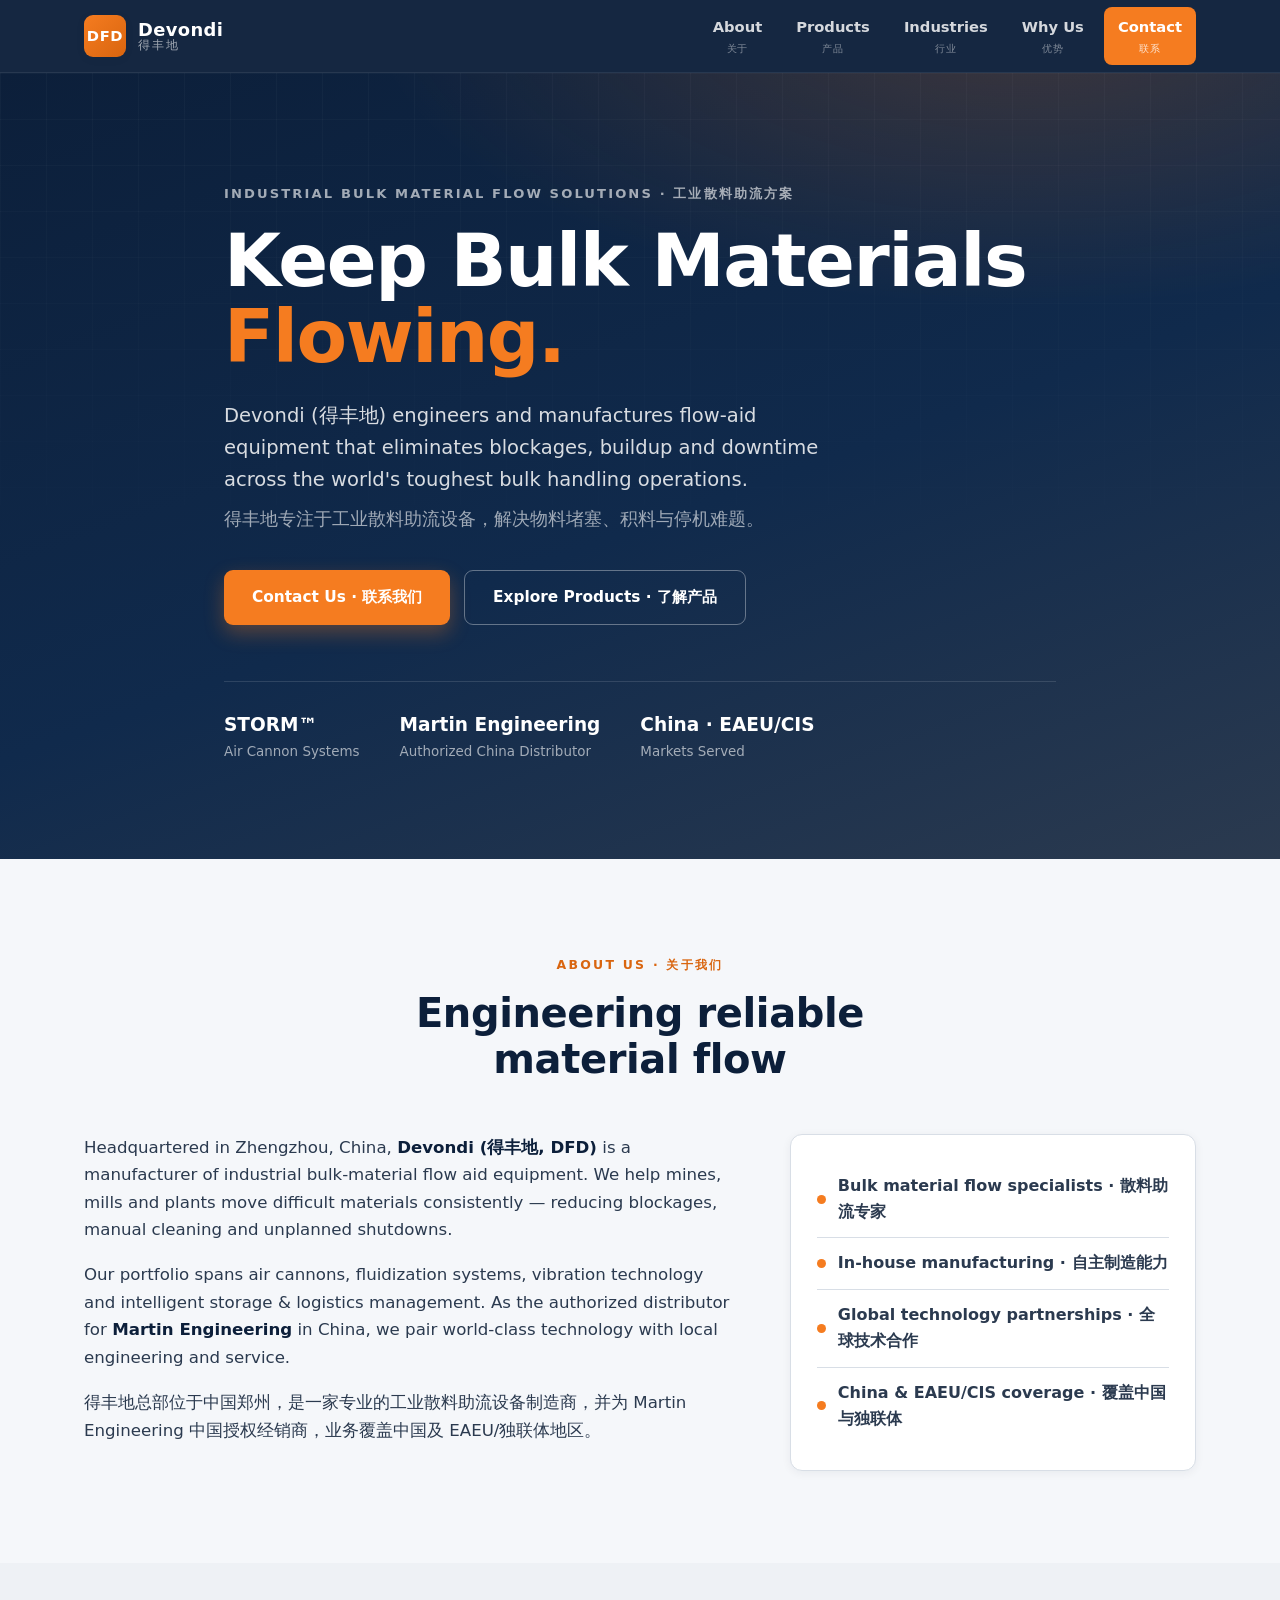
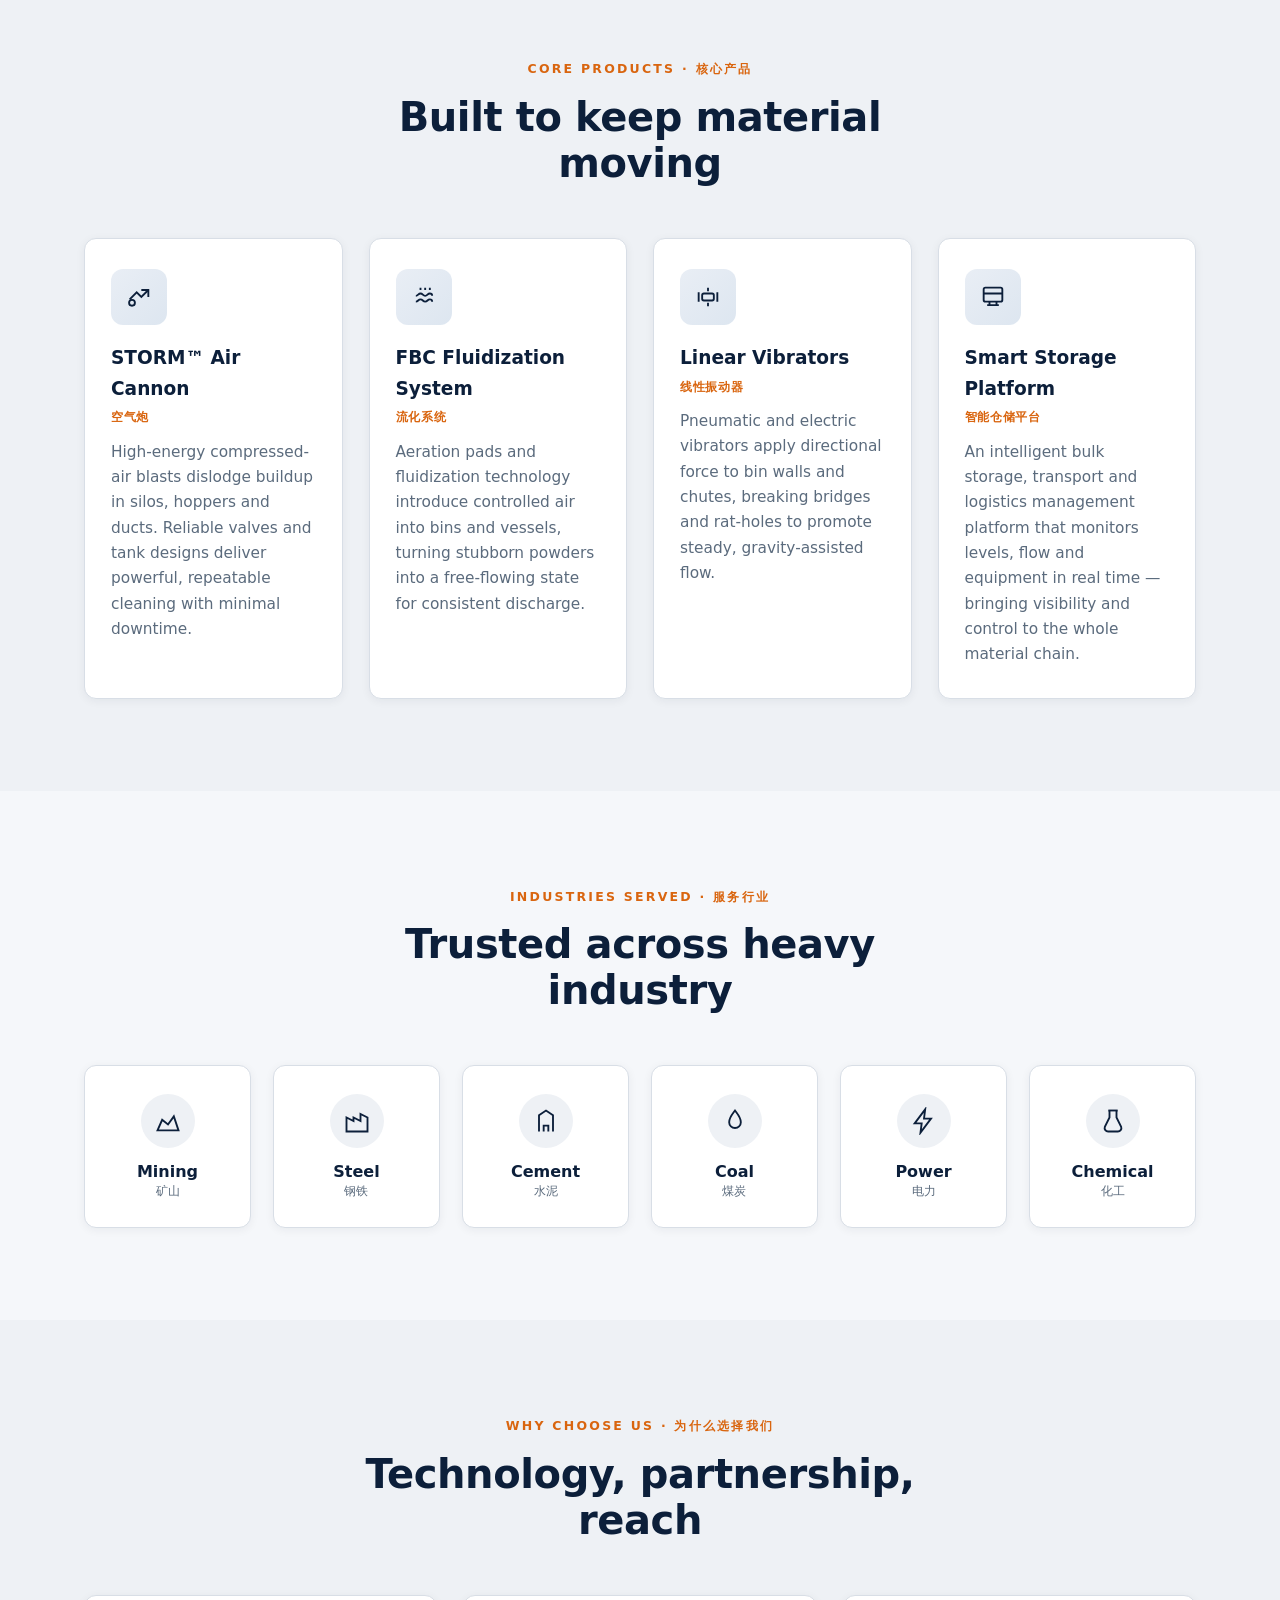
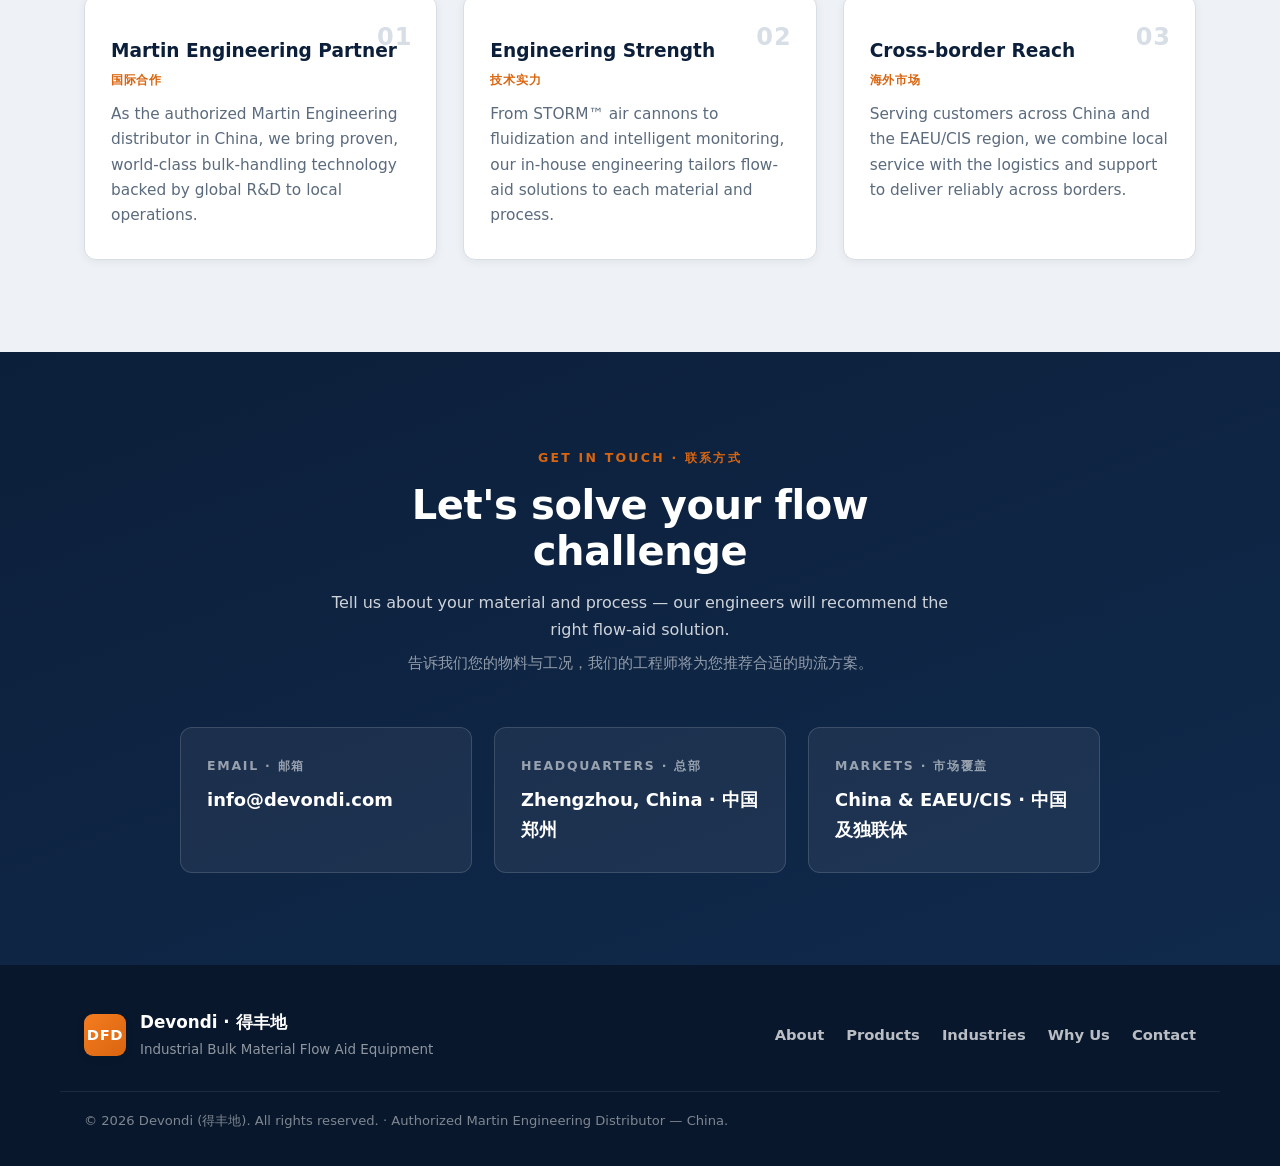
==== index.html @ eed114a2 "Add Devondi single-page company website Create a bilingual (EN-primary, ZH-secondary) industrial one" ====
<!DOCTYPE html>
<html lang="en">
<head>
  <meta charset="UTF-8" />
  <meta name="viewport" content="width=device-width, initial-scale=1.0" />
  <title>Devondi (得丰地) — Industrial Bulk Material Flow Aid Equipment</title>
  <meta
    name="description"
    content="Devondi (DFD / 得丰地) manufactures industrial bulk material flow aid equipment — STORM air cannons, FBC fluidization systems, linear vibrators and smart bulk storage & logistics platforms. Authorized Martin Engineering distributor in China and the EAEU/CIS region."
  />
  <link rel="preconnect" href="https://fonts.googleapis.com" />
  <link rel="stylesheet" href="styles.css" />
</head>
<body>
  <!-- ============ HEADER / NAV ============ -->
  <header class="site-header" id="top">
    <div class="container header-inner">
      <a href="#top" class="logo" aria-label="Devondi home">
        <span class="logo-mark" aria-hidden="true">DFD</span>
        <span class="logo-text">
          <strong>Devondi</strong>
          <em>得丰地</em>
        </span>
      </a>

      <nav class="main-nav" id="main-nav" aria-label="Primary">
        <a href="#about">About<span class="nav-cn">关于</span></a>
        <a href="#products">Products<span class="nav-cn">产品</span></a>
        <a href="#industries">Industries<span class="nav-cn">行业</span></a>
        <a href="#why">Why Us<span class="nav-cn">优势</span></a>
        <a href="#contact" class="nav-cta">Contact<span class="nav-cn">联系</span></a>
      </nav>

      <button class="nav-toggle" id="nav-toggle" aria-label="Toggle navigation" aria-expanded="false" aria-controls="main-nav">
        <span></span><span></span><span></span>
      </button>
    </div>
  </header>

  <main>
    <!-- ============ HERO ============ -->
    <section class="hero" id="hero">
      <div class="container hero-inner">
        <p class="hero-eyebrow">Industrial Bulk Material Flow Solutions · 工业散料助流方案</p>
        <h1 class="hero-title">
          Keep Bulk Materials<br /><span class="accent">Flowing.</span>
        </h1>
        <p class="hero-lead">
          Devondi (得丰地) engineers and manufactures flow-aid equipment that
          eliminates blockages, buildup and downtime across the world's
          toughest bulk handling operations.
          <span class="lead-cn">得丰地专注于工业散料助流设备，解决物料堵塞、积料与停机难题。</span>
        </p>
        <div class="hero-actions">
          <a href="#contact" class="btn btn-primary">Contact Us · 联系我们</a>
          <a href="#products" class="btn btn-ghost">Explore Products · 了解产品</a>
        </div>
        <ul class="hero-stats">
          <li><strong>STORM™</strong><span>Air Cannon Systems</span></li>
          <li><strong>Martin Engineering</strong><span>Authorized China Distributor</span></li>
          <li><strong>China · EAEU/CIS</strong><span>Markets Served</span></li>
        </ul>
      </div>
    </section>

    <!-- ============ ABOUT ============ -->
    <section class="section" id="about">
      <div class="container">
        <div class="section-head">
          <span class="kicker">About Us · 关于我们</span>
          <h2>Engineering reliable material flow</h2>
        </div>
        <div class="about-grid">
          <div class="about-text">
            <p>
              Headquartered in Zhengzhou, China, <strong>Devondi (得丰地, DFD)</strong>
              is a manufacturer of industrial bulk-material flow aid equipment.
              We help mines, mills and plants move difficult materials
              consistently — reducing blockages, manual cleaning and unplanned
              shutdowns.
            </p>
            <p>
              Our portfolio spans air cannons, fluidization systems, vibration
              technology and intelligent storage &amp; logistics management. As the
              authorized distributor for <strong>Martin Engineering</strong> in China,
              we pair world-class technology with local engineering and service.
            </p>
            <p class="about-cn">
              得丰地总部位于中国郑州，是一家专业的工业散料助流设备制造商，并为
              Martin Engineering 中国授权经销商，业务覆盖中国及 EAEU/独联体地区。
            </p>
          </div>
          <ul class="about-points">
            <li><span class="dot"></span>Bulk material flow specialists · 散料助流专家</li>
            <li><span class="dot"></span>In-house manufacturing · 自主制造能力</li>
            <li><span class="dot"></span>Global technology partnerships · 全球技术合作</li>
            <li><span class="dot"></span>China &amp; EAEU/CIS coverage · 覆盖中国与独联体</li>
          </ul>
        </div>
      </div>
    </section>

    <!-- ============ PRODUCTS ============ -->
    <section class="section section-alt" id="products">
      <div class="container">
        <div class="section-head">
          <span class="kicker">Core Products · 核心产品</span>
          <h2>Built to keep material moving</h2>
        </div>
        <div class="card-grid products-grid">
          <article class="card product-card">
            <div class="card-icon" aria-hidden="true">
              <svg viewBox="0 0 24 24" fill="none" stroke="currentColor" stroke-width="1.6"><path d="M4 14l6-6 4 4 6-6"/><path d="M14 6h6v6"/><circle cx="6" cy="17" r="2.5"/></svg>
            </div>
            <h3>STORM™ Air Cannon<span class="card-cn">空气炮</span></h3>
            <p>
              High-energy compressed-air blasts dislodge buildup in silos,
              hoppers and ducts. Reliable valves and tank designs deliver powerful,
              repeatable cleaning with minimal downtime.
            </p>
          </article>

          <article class="card product-card">
            <div class="card-icon" aria-hidden="true">
              <svg viewBox="0 0 24 24" fill="none" stroke="currentColor" stroke-width="1.6"><path d="M5 16c2 0 2-2 4-2s2 2 4 2 2-2 4-2 2 2 2 2"/><path d="M5 11c2 0 2-2 4-2s2 2 4 2 2-2 4-2 2 2 2 2"/><path d="M9 6V4M13 6V4M17 6V4"/></svg>
            </div>
            <h3>FBC Fluidization System<span class="card-cn">流化系统</span></h3>
            <p>
              Aeration pads and fluidization technology introduce controlled air
              into bins and vessels, turning stubborn powders into a free-flowing
              state for consistent discharge.
            </p>
          </article>

          <article class="card product-card">
            <div class="card-icon" aria-hidden="true">
              <svg viewBox="0 0 24 24" fill="none" stroke="currentColor" stroke-width="1.6"><rect x="7" y="9" width="10" height="6" rx="1.5"/><path d="M4 8v8M20 8v8M12 4v3M12 17v3"/></svg>
            </div>
            <h3>Linear Vibrators<span class="card-cn">线性振动器</span></h3>
            <p>
              Pneumatic and electric vibrators apply directional force to bin
              walls and chutes, breaking bridges and rat-holes to promote steady,
              gravity-assisted flow.
            </p>
          </article>

          <article class="card product-card">
            <div class="card-icon" aria-hidden="true">
              <svg viewBox="0 0 24 24" fill="none" stroke="currentColor" stroke-width="1.6"><rect x="4" y="4" width="16" height="12" rx="1.5"/><path d="M4 9h16M9 16v3M15 16v3M7 19h10"/></svg>
            </div>
            <h3>Smart Storage Platform<span class="card-cn">智能仓储平台</span></h3>
            <p>
              An intelligent bulk storage, transport and logistics management
              platform that monitors levels, flow and equipment in real time —
              bringing visibility and control to the whole material chain.
            </p>
          </article>
        </div>
      </div>
    </section>

    <!-- ============ INDUSTRIES ============ -->
    <section class="section" id="industries">
      <div class="container">
        <div class="section-head">
          <span class="kicker">Industries Served · 服务行业</span>
          <h2>Trusted across heavy industry</h2>
        </div>
        <ul class="industry-grid">
          <li class="industry">
            <span class="industry-icon" aria-hidden="true">
              <svg viewBox="0 0 24 24" fill="none" stroke="currentColor" stroke-width="1.6"><path d="M3 20l4-9 5 4 5-7 4 12z"/></svg>
            </span>
            <span class="industry-name">Mining<em>矿山</em></span>
          </li>
          <li class="industry">
            <span class="industry-icon" aria-hidden="true">
              <svg viewBox="0 0 24 24" fill="none" stroke="currentColor" stroke-width="1.6"><path d="M3 21V9l6 3V9l6 3V6l6 3v12z"/></svg>
            </span>
            <span class="industry-name">Steel<em>钢铁</em></span>
          </li>
          <li class="industry">
            <span class="industry-icon" aria-hidden="true">
              <svg viewBox="0 0 24 24" fill="none" stroke="currentColor" stroke-width="1.6"><path d="M6 21V7l6-4 6 4v14"/><path d="M10 21v-5h4v5"/></svg>
            </span>
            <span class="industry-name">Cement<em>水泥</em></span>
          </li>
          <li class="industry">
            <span class="industry-icon" aria-hidden="true">
              <svg viewBox="0 0 24 24" fill="none" stroke="currentColor" stroke-width="1.6"><path d="M12 3C9 7 7 9 7 13a5 5 0 0010 0c0-4-2-6-5-10z"/></svg>
            </span>
            <span class="industry-name">Coal<em>煤炭</em></span>
          </li>
          <li class="industry">
            <span class="industry-icon" aria-hidden="true">
              <svg viewBox="0 0 24 24" fill="none" stroke="currentColor" stroke-width="1.6"><path d="M13 2L4 14h6l-1 8 9-12h-6z"/></svg>
            </span>
            <span class="industry-name">Power<em>电力</em></span>
          </li>
          <li class="industry">
            <span class="industry-icon" aria-hidden="true">
              <svg viewBox="0 0 24 24" fill="none" stroke="currentColor" stroke-width="1.6"><path d="M9 3v6l-4 8a3 3 0 003 4h8a3 3 0 003-4l-4-8V3"/><path d="M8 3h8"/></svg>
            </span>
            <span class="industry-name">Chemical<em>化工</em></span>
          </li>
        </ul>
      </div>
    </section>

    <!-- ============ WHY US ============ -->
    <section class="section section-alt" id="why">
      <div class="container">
        <div class="section-head">
          <span class="kicker">Why Choose Us · 为什么选择我们</span>
          <h2>Technology, partnership, reach</h2>
        </div>
        <div class="card-grid why-grid">
          <article class="card why-card">
            <span class="why-num">01</span>
            <h3>Martin Engineering Partner<span class="card-cn">国际合作</span></h3>
            <p>
              As the authorized Martin Engineering distributor in China, we bring
              proven, world-class bulk-handling technology backed by global R&amp;D
              to local operations.
            </p>
          </article>
          <article class="card why-card">
            <span class="why-num">02</span>
            <h3>Engineering Strength<span class="card-cn">技术实力</span></h3>
            <p>
              From STORM™ air cannons to fluidization and intelligent monitoring,
              our in-house engineering tailors flow-aid solutions to each material
              and process.
            </p>
          </article>
          <article class="card why-card">
            <span class="why-num">03</span>
            <h3>Cross-border Reach<span class="card-cn">海外市场</span></h3>
            <p>
              Serving customers across China and the EAEU/CIS region, we combine
              local service with the logistics and support to deliver reliably
              across borders.
            </p>
          </article>
        </div>
      </div>
    </section>

    <!-- ============ CONTACT ============ -->
    <section class="section contact" id="contact">
      <div class="container contact-inner">
        <div class="section-head">
          <span class="kicker">Get in Touch · 联系方式</span>
          <h2>Let's solve your flow challenge</h2>
          <p class="contact-lead">
            Tell us about your material and process — our engineers will recommend
            the right flow-aid solution.
            <span class="lead-cn">告诉我们您的物料与工况，我们的工程师将为您推荐合适的助流方案。</span>
          </p>
        </div>
        <div class="contact-cards">
          <a class="contact-card" href="mailto:info@devondi.com">
            <span class="contact-label">Email · 邮箱</span>
            <span class="contact-value">info@devondi.com</span>
          </a>
          <div class="contact-card">
            <span class="contact-label">Headquarters · 总部</span>
            <span class="contact-value">Zhengzhou, China · 中国郑州</span>
          </div>
          <div class="contact-card">
            <span class="contact-label">Markets · 市场覆盖</span>
            <span class="contact-value">China &amp; EAEU/CIS · 中国及独联体</span>
          </div>
        </div>
      </div>
    </section>
  </main>

  <!-- ============ FOOTER ============ -->
  <footer class="site-footer">
    <div class="container footer-inner">
      <div class="footer-brand">
        <span class="logo-mark" aria-hidden="true">DFD</span>
        <div>
          <strong>Devondi · 得丰地</strong>
          <p>Industrial Bulk Material Flow Aid Equipment</p>
        </div>
      </div>
      <nav class="footer-nav" aria-label="Footer">
        <a href="#about">About</a>
        <a href="#products">Products</a>
        <a href="#industries">Industries</a>
        <a href="#why">Why Us</a>
        <a href="#contact">Contact</a>
      </nav>
    </div>
    <div class="container footer-bottom">
      <p>&copy; <span id="year"></span> Devondi (得丰地). All rights reserved. · Authorized Martin Engineering Distributor — China.</p>
    </div>
  </footer>

  <script src="script.js"></script>
</body>
</html>
---- styles.css ----
/* ============================================================
   Devondi (得丰地) — Single-page website styles
   Industrial · professional · restrained
   Palette: deep navy / steel gray with orange accent
   ============================================================ */

:root {
  --navy: #0c1f3a;
  --navy-2: #102a4c;
  --steel: #2b3a4f;
  --steel-light: #5b6b7d;
  --bg: #f5f7fa;
  --bg-alt: #eef1f5;
  --white: #ffffff;
  --ink: #16202e;
  --muted: #5b6b7d;
  --line: #d8dee6;
  --accent: #f57c20;
  --accent-dark: #d9650f;

  --maxw: 1160px;
  --radius: 12px;
  --shadow-sm: 0 2px 10px rgba(12, 31, 58, 0.06);
  --shadow-md: 0 14px 34px rgba(12, 31, 58, 0.14);
  --t: 0.25s ease;
  --font: "Segoe UI", "Helvetica Neue", system-ui, -apple-system,
    "PingFang SC", "Microsoft YaHei", sans-serif;
}

* { box-sizing: border-box; }

html { scroll-behavior: smooth; }

body {
  margin: 0;
  font-family: var(--font);
  color: var(--ink);
  background: var(--bg);
  line-height: 1.65;
  -webkit-font-smoothing: antialiased;
}

img, svg { max-width: 100%; display: block; }

a { color: inherit; text-decoration: none; }

.container {
  width: 100%;
  max-width: var(--maxw);
  margin: 0 auto;
  padding: 0 24px;
}

/* ---------- Section scaffolding ---------- */
.section { padding: 92px 0; }
.section-alt { background: var(--bg-alt); }

.section-head {
  max-width: 640px;
  margin: 0 auto 52px;
  text-align: center;
}

.kicker {
  display: inline-block;
  font-size: 0.78rem;
  letter-spacing: 0.18em;
  text-transform: uppercase;
  font-weight: 700;
  color: var(--accent-dark);
  margin-bottom: 14px;
}

.section-head h2 {
  font-size: clamp(1.7rem, 3.4vw, 2.5rem);
  line-height: 1.15;
  margin: 0;
  color: var(--navy);
  letter-spacing: -0.01em;
}

/* ============ HEADER / NAV ============ */
.site-header {
  position: sticky;
  top: 0;
  z-index: 50;
  background: rgba(12, 31, 58, 0.96);
  backdrop-filter: blur(8px);
  border-bottom: 1px solid rgba(255, 255, 255, 0.08);
}

.header-inner {
  display: flex;
  align-items: center;
  justify-content: space-between;
  height: 72px;
}

.logo { display: flex; align-items: center; gap: 12px; color: var(--white); }

.logo-mark {
  display: grid;
  place-items: center;
  width: 42px;
  height: 42px;
  border-radius: 9px;
  background: linear-gradient(135deg, var(--accent), var(--accent-dark));
  color: var(--white);
  font-weight: 800;
  font-size: 0.92rem;
  letter-spacing: 0.04em;
  box-shadow: var(--shadow-sm);
}

.logo-text { display: flex; flex-direction: column; line-height: 1.1; }
.logo-text strong { font-size: 1.12rem; letter-spacing: 0.02em; }
.logo-text em {
  font-style: normal;
  font-size: 0.74rem;
  color: rgba(255, 255, 255, 0.6);
  letter-spacing: 0.18em;
}

.main-nav { display: flex; align-items: center; gap: 6px; }

.main-nav a {
  position: relative;
  display: flex;
  flex-direction: column;
  align-items: center;
  padding: 8px 14px;
  font-size: 0.92rem;
  font-weight: 600;
  color: rgba(255, 255, 255, 0.82);
  border-radius: 8px;
  transition: color var(--t), background var(--t);
}
.main-nav a .nav-cn {
  font-size: 0.64rem;
  font-weight: 500;
  color: rgba(255, 255, 255, 0.45);
  letter-spacing: 0.08em;
}
.main-nav a:hover { color: var(--white); background: rgba(255, 255, 255, 0.08); }

.main-nav .nav-cta {
  background: var(--accent);
  color: var(--white);
}
.main-nav .nav-cta .nav-cn { color: rgba(255, 255, 255, 0.8); }
.main-nav .nav-cta:hover { background: var(--accent-dark); }

.nav-toggle {
  display: none;
  flex-direction: column;
  justify-content: center;
  gap: 5px;
  width: 44px;
  height: 44px;
  padding: 0 10px;
  background: transparent;
  border: 1px solid rgba(255, 255, 255, 0.2);
  border-radius: 8px;
  cursor: pointer;
}
.nav-toggle span {
  display: block;
  height: 2px;
  width: 100%;
  background: var(--white);
  transition: transform var(--t), opacity var(--t);
}
.nav-toggle[aria-expanded="true"] span:nth-child(1) { transform: translateY(7px) rotate(45deg); }
.nav-toggle[aria-expanded="true"] span:nth-child(2) { opacity: 0; }
.nav-toggle[aria-expanded="true"] span:nth-child(3) { transform: translateY(-7px) rotate(-45deg); }

/* ============ BUTTONS ============ */
.btn {
  display: inline-flex;
  align-items: center;
  justify-content: center;
  padding: 14px 28px;
  font-size: 0.96rem;
  font-weight: 700;
  border-radius: 9px;
  cursor: pointer;
  transition: transform var(--t), box-shadow var(--t), background var(--t), color var(--t);
  will-change: transform;
}
.btn-primary {
  background: var(--accent);
  color: var(--white);
  box-shadow: 0 8px 20px rgba(245, 124, 32, 0.32);
}
.btn-primary:hover { background: var(--accent-dark); transform: translateY(-2px); box-shadow: 0 12px 26px rgba(245, 124, 32, 0.4); }
.btn-ghost {
  background: transparent;
  color: var(--white);
  border: 1px solid rgba(255, 255, 255, 0.35);
}
.btn-ghost:hover { background: rgba(255, 255, 255, 0.1); transform: translateY(-2px); }

/* ============ HERO ============ */
.hero {
  position: relative;
  color: var(--white);
  background:
    radial-gradient(1100px 520px at 80% -10%, rgba(245, 124, 32, 0.22), transparent 60%),
    linear-gradient(160deg, var(--navy) 0%, var(--navy-2) 55%, var(--steel) 100%);
  overflow: hidden;
}
.hero::after {
  content: "";
  position: absolute;
  inset: 0;
  background-image:
    linear-gradient(rgba(255, 255, 255, 0.04) 1px, transparent 1px),
    linear-gradient(90deg, rgba(255, 255, 255, 0.04) 1px, transparent 1px);
  background-size: 46px 46px;
  mask-image: linear-gradient(180deg, rgba(0,0,0,0.7), transparent 70%);
  pointer-events: none;
}
.hero-inner {
  position: relative;
  z-index: 1;
  padding: 110px 24px 96px;
  max-width: 880px;
}
.hero-eyebrow {
  font-size: 0.82rem;
  letter-spacing: 0.16em;
  text-transform: uppercase;
  color: rgba(255, 255, 255, 0.62);
  margin: 0 0 18px;
  font-weight: 600;
}
.hero-title {
  font-size: clamp(2.6rem, 7vw, 4.6rem);
  line-height: 1.04;
  margin: 0 0 24px;
  letter-spacing: -0.02em;
  font-weight: 800;
}
.hero-title .accent { color: var(--accent); }
.hero-lead {
  font-size: clamp(1.05rem, 2vw, 1.22rem);
  max-width: 640px;
  color: rgba(255, 255, 255, 0.84);
  margin: 0 0 36px;
}
.lead-cn, .about-cn {
  display: block;
  margin-top: 8px;
  font-size: 0.92em;
  color: rgba(255, 255, 255, 0.6);
}
.about-cn { color: var(--muted); }

.hero-actions { display: flex; flex-wrap: wrap; gap: 14px; }

.hero-stats {
  list-style: none;
  display: flex;
  flex-wrap: wrap;
  gap: 14px 40px;
  margin: 56px 0 0;
  padding: 28px 0 0;
  border-top: 1px solid rgba(255, 255, 255, 0.12);
}
.hero-stats li { display: flex; flex-direction: column; }
.hero-stats strong { font-size: 1.16rem; color: var(--white); }
.hero-stats span { font-size: 0.84rem; color: rgba(255, 255, 255, 0.6); }

/* ============ ABOUT ============ */
.about-grid {
  display: grid;
  grid-template-columns: 1.6fr 1fr;
  gap: 56px;
  align-items: start;
}
.about-text p { margin: 0 0 18px; color: var(--steel); font-size: 1.04rem; }
.about-text strong { color: var(--navy); }

.about-points { list-style: none; margin: 0; padding: 26px; background: var(--white); border: 1px solid var(--line); border-radius: var(--radius); box-shadow: var(--shadow-sm); }
.about-points li { display: flex; align-items: center; gap: 12px; padding: 12px 0; font-weight: 600; color: var(--steel); border-bottom: 1px solid var(--line); }
.about-points li:last-child { border-bottom: 0; }
.about-points .dot { width: 9px; height: 9px; border-radius: 50%; background: var(--accent); flex: none; }

/* ============ CARD GRIDS ============ */
.card-grid { display: grid; gap: 26px; }
.products-grid { grid-template-columns: repeat(4, 1fr); }
.why-grid { grid-template-columns: repeat(3, 1fr); }

.card {
  background: var(--white);
  border: 1px solid var(--line);
  border-radius: var(--radius);
  padding: 30px 26px;
  box-shadow: var(--shadow-sm);
  transition: transform var(--t), box-shadow var(--t), border-color var(--t);
}
.card:hover {
  transform: translateY(-6px);
  box-shadow: var(--shadow-md);
  border-color: rgba(245, 124, 32, 0.45);
}

.card h3 {
  margin: 18px 0 12px;
  font-size: 1.16rem;
  color: var(--navy);
  display: flex;
  flex-direction: column;
}
.card-cn {
  font-size: 0.78rem;
  font-weight: 600;
  color: var(--accent-dark);
  letter-spacing: 0.06em;
  margin-top: 3px;
}
.card p { margin: 0; color: var(--muted); font-size: 0.96rem; }

.card-icon {
  display: grid;
  place-items: center;
  width: 56px;
  height: 56px;
  border-radius: 12px;
  color: var(--navy);
  background: linear-gradient(135deg, #e9eef5, #dde6f0);
  transition: background var(--t), color var(--t), transform var(--t);
}
.card-icon svg { width: 28px; height: 28px; }
.card:hover .card-icon { background: linear-gradient(135deg, var(--accent), var(--accent-dark)); color: var(--white); transform: scale(1.05); }

/* Why cards */
.why-card { position: relative; padding-top: 34px; }
.why-num {
  position: absolute;
  top: 22px;
  right: 24px;
  font-size: 1.5rem;
  font-weight: 800;
  color: var(--line);
  letter-spacing: 0.04em;
}
.why-card h3 { margin-top: 6px; }

/* ============ INDUSTRIES ============ */
.industry-grid {
  list-style: none;
  margin: 0;
  padding: 0;
  display: grid;
  grid-template-columns: repeat(6, 1fr);
  gap: 22px;
}
.industry {
  display: flex;
  flex-direction: column;
  align-items: center;
  gap: 14px;
  padding: 28px 12px;
  background: var(--white);
  border: 1px solid var(--line);
  border-radius: var(--radius);
  box-shadow: var(--shadow-sm);
  text-align: center;
  transition: transform var(--t), box-shadow var(--t), border-color var(--t);
}
.industry:hover { transform: translateY(-5px); box-shadow: var(--shadow-md); border-color: rgba(245, 124, 32, 0.45); }
.industry-icon {
  display: grid;
  place-items: center;
  width: 54px;
  height: 54px;
  border-radius: 50%;
  background: var(--bg-alt);
  color: var(--navy);
  transition: background var(--t), color var(--t);
}
.industry-icon svg { width: 28px; height: 28px; }
.industry:hover .industry-icon { background: var(--accent); color: var(--white); }
.industry-name { font-weight: 700; color: var(--navy); display: flex; flex-direction: column; line-height: 1.3; }
.industry-name em { font-style: normal; font-size: 0.78rem; font-weight: 500; color: var(--muted); }

/* ============ CONTACT ============ */
.contact { background: linear-gradient(160deg, var(--navy), var(--navy-2)); color: var(--white); }
.contact .section-head h2 { color: var(--white); }
.contact-lead { color: rgba(255, 255, 255, 0.8); margin-top: 16px; }
.contact .lead-cn { color: rgba(255, 255, 255, 0.55); }

.contact-cards {
  display: grid;
  grid-template-columns: repeat(3, 1fr);
  gap: 22px;
  max-width: 920px;
  margin: 0 auto;
}
.contact-card {
  display: flex;
  flex-direction: column;
  gap: 8px;
  padding: 28px 26px;
  background: rgba(255, 255, 255, 0.06);
  border: 1px solid rgba(255, 255, 255, 0.14);
  border-radius: var(--radius);
  transition: transform var(--t), background var(--t), border-color var(--t);
}
a.contact-card:hover {
  transform: translateY(-5px);
  background: rgba(245, 124, 32, 0.16);
  border-color: rgba(245, 124, 32, 0.6);
}
.contact-label { font-size: 0.78rem; letter-spacing: 0.14em; text-transform: uppercase; color: rgba(255, 255, 255, 0.55); font-weight: 600; }
.contact-value { font-size: 1.12rem; font-weight: 700; color: var(--white); }

/* ============ FOOTER ============ */
.site-footer { background: #08172c; color: rgba(255, 255, 255, 0.72); }
.footer-inner {
  display: flex;
  align-items: center;
  justify-content: space-between;
  gap: 24px;
  padding: 44px 24px 30px;
  flex-wrap: wrap;
}
.footer-brand { display: flex; align-items: center; gap: 14px; }
.footer-brand strong { color: var(--white); font-size: 1.05rem; }
.footer-brand p { margin: 2px 0 0; font-size: 0.84rem; color: rgba(255, 255, 255, 0.55); }
.footer-nav { display: flex; flex-wrap: wrap; gap: 8px 22px; }
.footer-nav a { font-size: 0.92rem; font-weight: 600; color: rgba(255, 255, 255, 0.72); transition: color var(--t); }
.footer-nav a:hover { color: var(--accent); }
.footer-bottom {
  padding: 18px 24px 34px;
  border-top: 1px solid rgba(255, 255, 255, 0.08);
}
.footer-bottom p { margin: 0; font-size: 0.82rem; color: rgba(255, 255, 255, 0.48); }

/* ============ RESPONSIVE ============ */
@media (max-width: 1000px) {
  .products-grid { grid-template-columns: repeat(2, 1fr); }
  .industry-grid { grid-template-columns: repeat(3, 1fr); }
  .about-grid { grid-template-columns: 1fr; gap: 36px; }
}

@media (max-width: 760px) {
  .section { padding: 64px 0; }
  .nav-toggle { display: flex; }
  .main-nav {
    position: absolute;
    top: 72px;
    left: 0;
    right: 0;
    flex-direction: column;
    align-items: stretch;
    gap: 0;
    background: var(--navy);
    border-bottom: 1px solid rgba(255, 255, 255, 0.1);
    padding: 10px 16px 18px;
    max-height: 0;
    overflow: hidden;
    transition: max-height 0.3s ease, padding 0.3s ease;
    padding-top: 0;
    padding-bottom: 0;
  }
  .main-nav.open { max-height: 420px; padding-top: 10px; padding-bottom: 18px; }
  .main-nav a { flex-direction: row; justify-content: space-between; padding: 14px 12px; }
  .main-nav a .nav-cn { font-size: 0.72rem; }
  .main-nav .nav-cta { margin-top: 8px; justify-content: center; }
  .why-grid { grid-template-columns: 1fr; }
  .contact-cards { grid-template-columns: 1fr; }
  .footer-inner { flex-direction: column; align-items: flex-start; }
}

@media (max-width: 460px) {
  .products-grid { grid-template-columns: 1fr; }
  .industry-grid { grid-template-columns: repeat(2, 1fr); }
  .hero-inner { padding: 80px 24px 72px; }
  .hero-stats { gap: 18px; }
}

@media (prefers-reduced-motion: reduce) {
  * { transition: none !important; scroll-behavior: auto !important; }
}
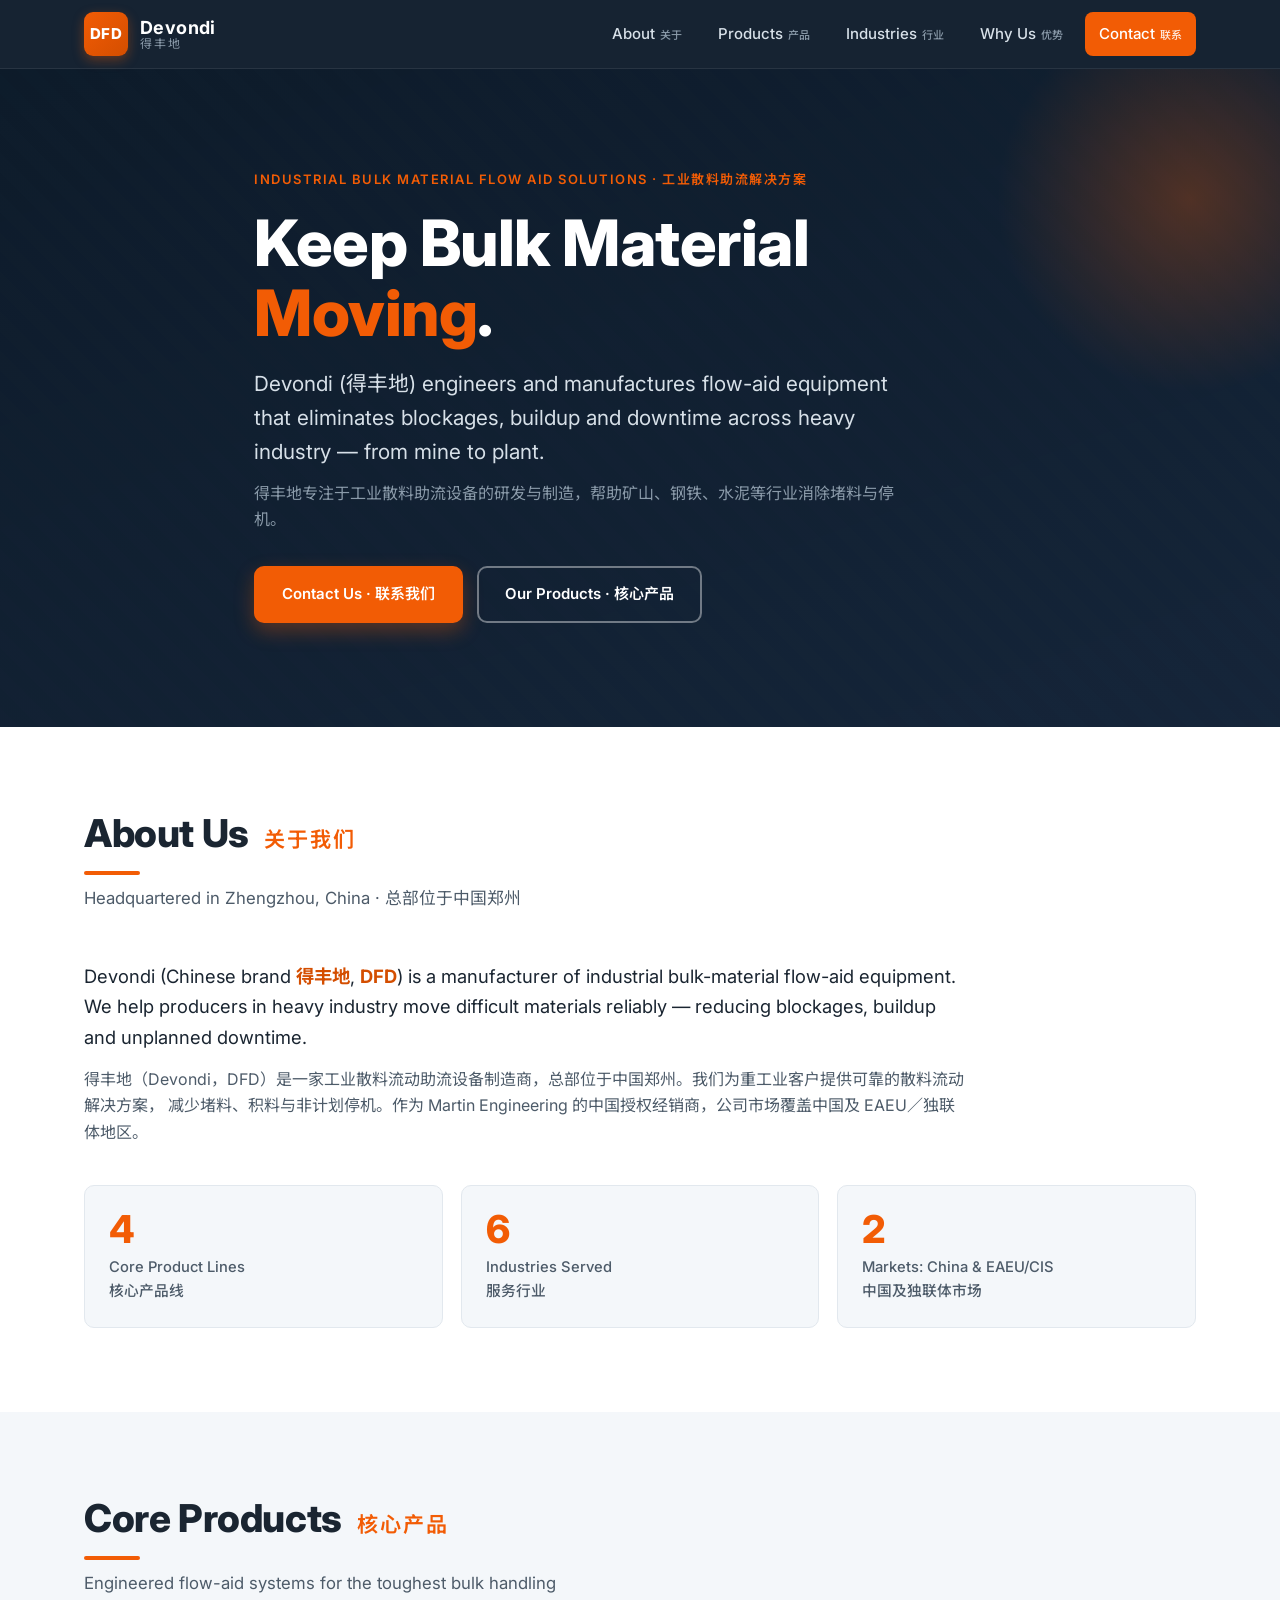
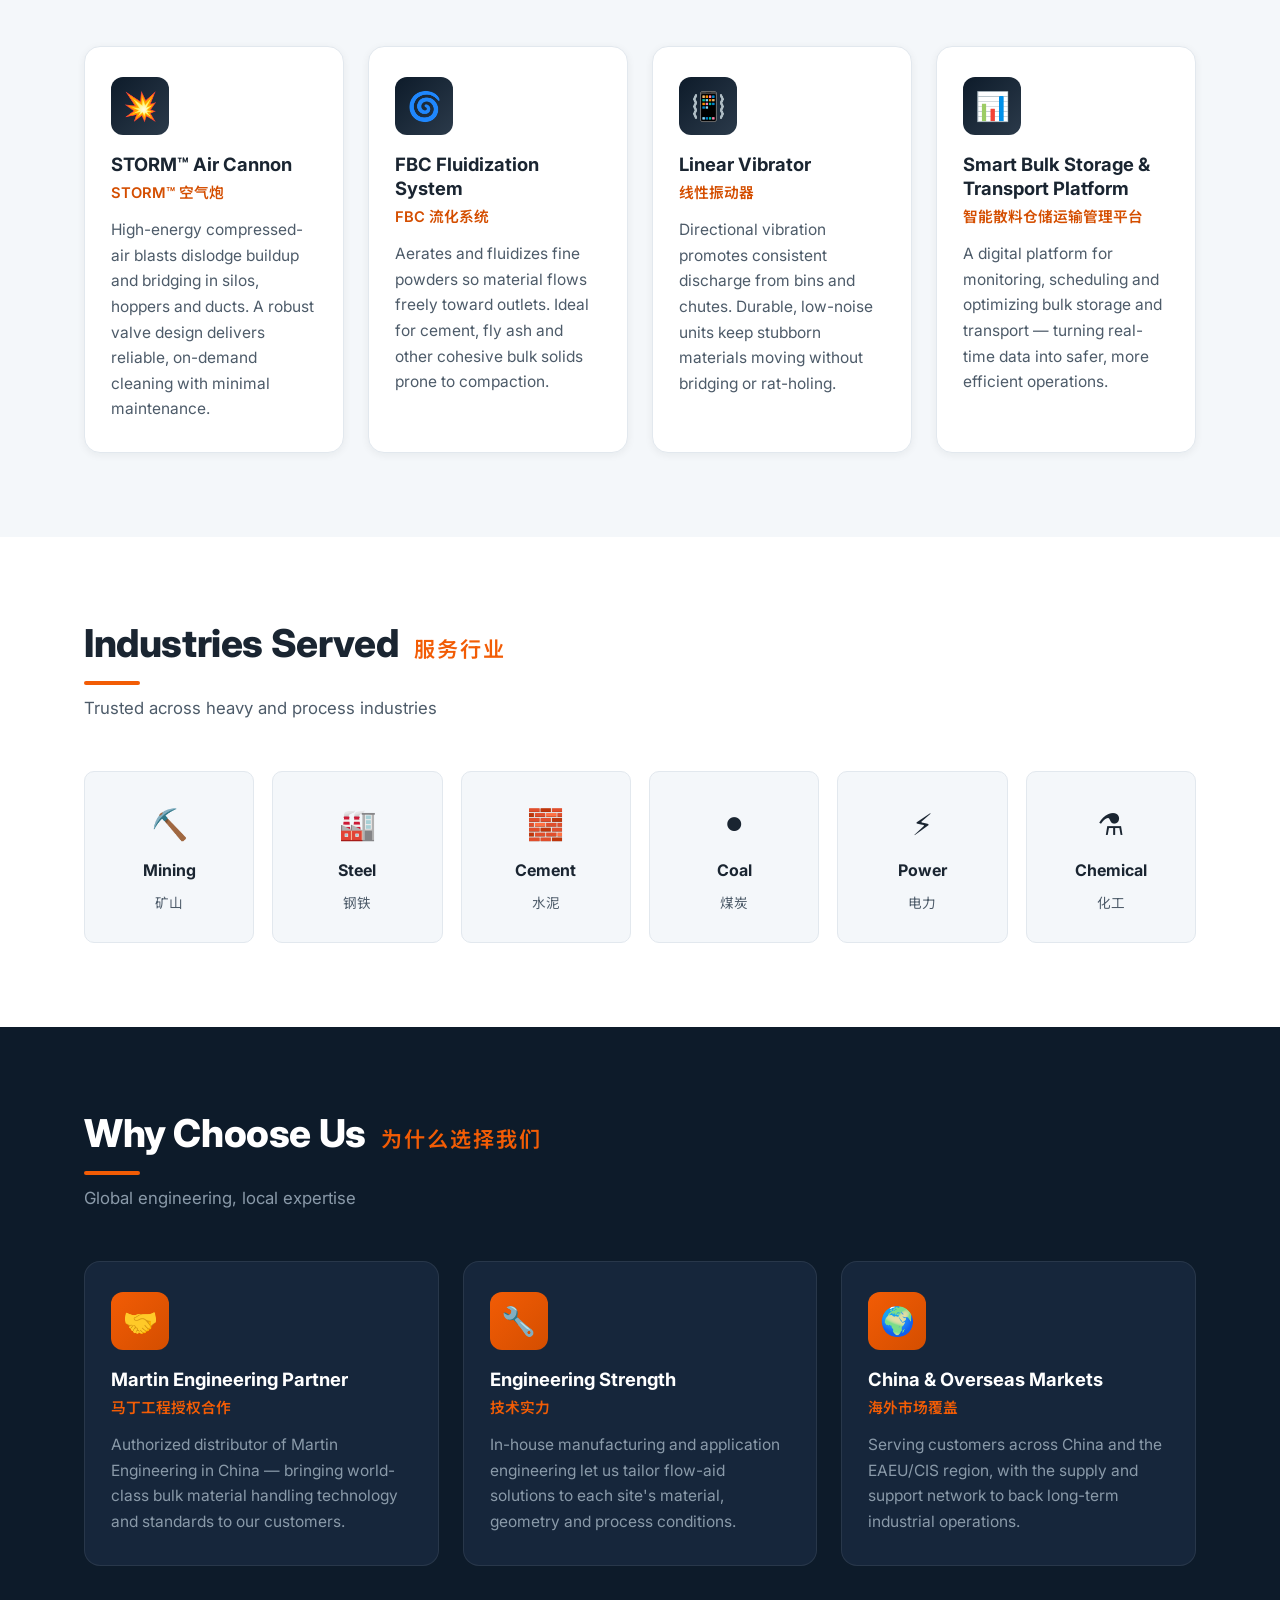
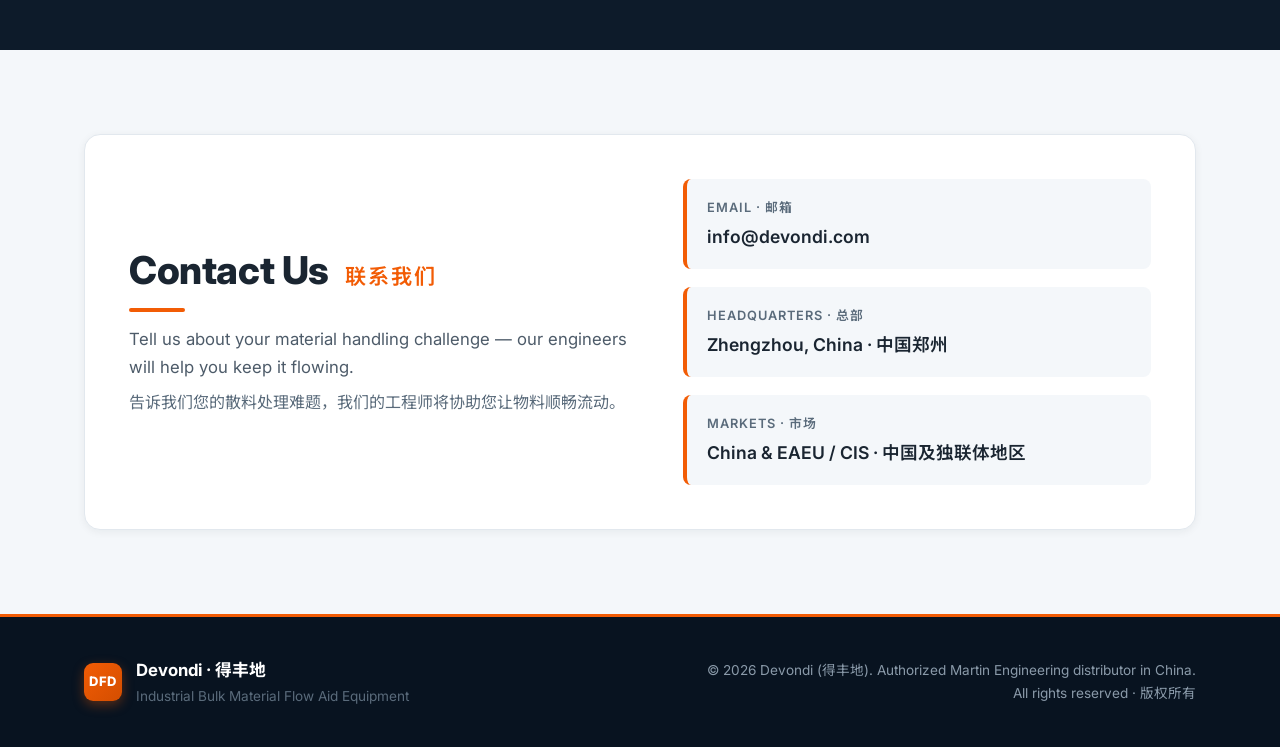
==== commit 72224db7: "Rebuild Devondi (得丰地) single-page company website Bilingual (EN-primary/ZH-secondary) industrial one" ====
--- a/index.html
+++ b/index.html
@@ -6,296 +6,247 @@
   <title>Devondi (得丰地) — Industrial Bulk Material Flow Aid Equipment</title>
   <meta
     name="description"
-    content="Devondi (DFD / 得丰地) manufactures industrial bulk material flow aid equipment — STORM air cannons, FBC fluidization systems, linear vibrators and smart bulk storage & logistics platforms. Authorized Martin Engineering distributor in China and the EAEU/CIS region."
+    content="Devondi (DFD / 得丰地) — manufacturer of industrial bulk-material flow-aid equipment: STORM air cannons, FBC fluidization, linear vibrators and smart bulk storage & transport management. Authorized Martin Engineering distributor in China & the EAEU/CIS."
   />
   <link rel="preconnect" href="https://fonts.googleapis.com" />
+  <link rel="preconnect" href="https://fonts.gstatic.com" crossorigin />
+  <link
+    href="https://fonts.googleapis.com/css2?family=Inter:wght@400;500;600;700;800&family=Noto+Sans+SC:wght@400;500;700&display=swap"
+    rel="stylesheet"
+  />
   <link rel="stylesheet" href="styles.css" />
 </head>
 <body>
-  <!-- ============ HEADER / NAV ============ -->
+  <!-- ===================== Header / Nav ===================== -->
   <header class="site-header" id="top">
-    <div class="container header-inner">
-      <a href="#top" class="logo" aria-label="Devondi home">
-        <span class="logo-mark" aria-hidden="true">DFD</span>
-        <span class="logo-text">
-          <strong>Devondi</strong>
-          <em>得丰地</em>
+    <div class="container nav">
+      <a class="brand" href="#top" aria-label="Devondi home">
+        <span class="brand__logo" aria-hidden="true">DFD</span>
+        <span class="brand__text">
+          <span class="brand__name">Devondi</span>
+          <span class="brand__zh">得丰地</span>
         </span>
       </a>
 
-      <nav class="main-nav" id="main-nav" aria-label="Primary">
-        <a href="#about">About<span class="nav-cn">关于</span></a>
-        <a href="#products">Products<span class="nav-cn">产品</span></a>
-        <a href="#industries">Industries<span class="nav-cn">行业</span></a>
-        <a href="#why">Why Us<span class="nav-cn">优势</span></a>
-        <a href="#contact" class="nav-cta">Contact<span class="nav-cn">联系</span></a>
-      </nav>
-
-      <button class="nav-toggle" id="nav-toggle" aria-label="Toggle navigation" aria-expanded="false" aria-controls="main-nav">
+      <button class="nav__toggle" id="navToggle" aria-label="Toggle navigation" aria-expanded="false">
         <span></span><span></span><span></span>
       </button>
+
+      <nav class="nav__menu" id="navMenu">
+        <a href="#about">About<span class="nav__zh">关于</span></a>
+        <a href="#products">Products<span class="nav__zh">产品</span></a>
+        <a href="#industries">Industries<span class="nav__zh">行业</span></a>
+        <a href="#why">Why Us<span class="nav__zh">优势</span></a>
+        <a href="#contact" class="nav__cta">Contact<span class="nav__zh">联系</span></a>
+      </nav>
     </div>
   </header>
 
   <main>
-    <!-- ============ HERO ============ -->
-    <section class="hero" id="hero">
-      <div class="container hero-inner">
-        <p class="hero-eyebrow">Industrial Bulk Material Flow Solutions · 工业散料助流方案</p>
-        <h1 class="hero-title">
-          Keep Bulk Materials<br /><span class="accent">Flowing.</span>
+    <!-- ===================== Hero ===================== -->
+    <section class="hero">
+      <div class="container hero__inner">
+        <p class="hero__eyebrow">Industrial Bulk Material Flow Aid Solutions · 工业散料助流解决方案</p>
+        <h1 class="hero__title">
+          Keep Bulk Material <span class="accent">Moving</span>.
         </h1>
-        <p class="hero-lead">
-          Devondi (得丰地) engineers and manufactures flow-aid equipment that
-          eliminates blockages, buildup and downtime across the world's
-          toughest bulk handling operations.
-          <span class="lead-cn">得丰地专注于工业散料助流设备，解决物料堵塞、积料与停机难题。</span>
+        <p class="hero__lead">
+          Devondi (得丰地) engineers and manufactures flow-aid equipment that eliminates
+          blockages, buildup and downtime across heavy industry — from mine to plant.
         </p>
-        <div class="hero-actions">
-          <a href="#contact" class="btn btn-primary">Contact Us · 联系我们</a>
-          <a href="#products" class="btn btn-ghost">Explore Products · 了解产品</a>
-        </div>
-        <ul class="hero-stats">
-          <li><strong>STORM™</strong><span>Air Cannon Systems</span></li>
-          <li><strong>Martin Engineering</strong><span>Authorized China Distributor</span></li>
-          <li><strong>China · EAEU/CIS</strong><span>Markets Served</span></li>
+        <p class="hero__lead-zh">
+          得丰地专注于工业散料助流设备的研发与制造，帮助矿山、钢铁、水泥等行业消除堵料与停机。
+        </p>
+        <div class="hero__actions">
+          <a href="#contact" class="btn btn--primary">Contact Us · 联系我们</a>
+          <a href="#products" class="btn btn--ghost">Our Products · 核心产品</a>
+        </div>
+      </div>
+    </section>
+
+    <!-- ===================== About ===================== -->
+    <section class="section" id="about">
+      <div class="container">
+        <div class="section__head">
+          <h2 class="section__title">About Us <span class="section__zh">关于我们</span></h2>
+          <p class="section__sub">Headquartered in Zhengzhou, China · 总部位于中国郑州</p>
+        </div>
+        <div class="about">
+          <p class="about__lead">
+            Devondi (Chinese brand <strong>得丰地</strong>, <strong>DFD</strong>) is a manufacturer of
+            industrial bulk-material flow-aid equipment. We help producers in heavy industry move
+            difficult materials reliably — reducing blockages, buildup and unplanned downtime.
+          </p>
+          <p class="about__lead-zh">
+            得丰地（Devondi，DFD）是一家工业散料流动助流设备制造商，总部位于中国郑州。我们为重工业客户提供可靠的散料流动解决方案，
+            减少堵料、积料与非计划停机。作为 Martin Engineering 的中国授权经销商，公司市场覆盖中国及 EAEU／独联体地区。
+          </p>
+          <ul class="about__stats">
+            <li><span class="about__num">4</span><span class="about__label">Core Product Lines<br>核心产品线</span></li>
+            <li><span class="about__num">6</span><span class="about__label">Industries Served<br>服务行业</span></li>
+            <li><span class="about__num">2</span><span class="about__label">Markets: China &amp; EAEU/CIS<br>中国及独联体市场</span></li>
+          </ul>
+        </div>
+      </div>
+    </section>
+
+    <!-- ===================== Products ===================== -->
+    <section class="section section--alt" id="products">
+      <div class="container">
+        <div class="section__head">
+          <h2 class="section__title">Core Products <span class="section__zh">核心产品</span></h2>
+          <p class="section__sub">Engineered flow-aid systems for the toughest bulk handling</p>
+        </div>
+
+        <div class="grid grid--4">
+          <article class="card card--product">
+            <div class="card__icon" aria-hidden="true">💥</div>
+            <h3 class="card__title">STORM™ Air Cannon</h3>
+            <p class="card__zh">STORM™ 空气炮</p>
+            <p class="card__body">
+              High-energy compressed-air blasts dislodge buildup and bridging in silos, hoppers and
+              ducts. A robust valve design delivers reliable, on-demand cleaning with minimal maintenance.
+            </p>
+          </article>
+
+          <article class="card card--product">
+            <div class="card__icon" aria-hidden="true">🌀</div>
+            <h3 class="card__title">FBC Fluidization System</h3>
+            <p class="card__zh">FBC 流化系统</p>
+            <p class="card__body">
+              Aerates and fluidizes fine powders so material flows freely toward outlets. Ideal for
+              cement, fly ash and other cohesive bulk solids prone to compaction.
+            </p>
+          </article>
+
+          <article class="card card--product">
+            <div class="card__icon" aria-hidden="true">📳</div>
+            <h3 class="card__title">Linear Vibrator</h3>
+            <p class="card__zh">线性振动器</p>
+            <p class="card__body">
+              Directional vibration promotes consistent discharge from bins and chutes. Durable,
+              low-noise units keep stubborn materials moving without bridging or rat-holing.
+            </p>
+          </article>
+
+          <article class="card card--product">
+            <div class="card__icon" aria-hidden="true">📊</div>
+            <h3 class="card__title">Smart Bulk Storage &amp; Transport Platform</h3>
+            <p class="card__zh">智能散料仓储运输管理平台</p>
+            <p class="card__body">
+              A digital platform for monitoring, scheduling and optimizing bulk storage and transport —
+              turning real-time data into safer, more efficient operations.
+            </p>
+          </article>
+        </div>
+      </div>
+    </section>
+
+    <!-- ===================== Industries ===================== -->
+    <section class="section" id="industries">
+      <div class="container">
+        <div class="section__head">
+          <h2 class="section__title">Industries Served <span class="section__zh">服务行业</span></h2>
+          <p class="section__sub">Trusted across heavy and process industries</p>
+        </div>
+
+        <ul class="industries">
+          <li class="industry"><span class="industry__icon" aria-hidden="true">⛏️</span><span class="industry__name">Mining</span><span class="industry__zh">矿山</span></li>
+          <li class="industry"><span class="industry__icon" aria-hidden="true">🏭</span><span class="industry__name">Steel</span><span class="industry__zh">钢铁</span></li>
+          <li class="industry"><span class="industry__icon" aria-hidden="true">🧱</span><span class="industry__name">Cement</span><span class="industry__zh">水泥</span></li>
+          <li class="industry"><span class="industry__icon" aria-hidden="true">⚫</span><span class="industry__name">Coal</span><span class="industry__zh">煤炭</span></li>
+          <li class="industry"><span class="industry__icon" aria-hidden="true">⚡</span><span class="industry__name">Power</span><span class="industry__zh">电力</span></li>
+          <li class="industry"><span class="industry__icon" aria-hidden="true">⚗️</span><span class="industry__name">Chemical</span><span class="industry__zh">化工</span></li>
         </ul>
       </div>
     </section>
 
-    <!-- ============ ABOUT ============ -->
-    <section class="section" id="about">
-      <div class="container">
-        <div class="section-head">
-          <span class="kicker">About Us · 关于我们</span>
-          <h2>Engineering reliable material flow</h2>
-        </div>
-        <div class="about-grid">
-          <div class="about-text">
-            <p>
-              Headquartered in Zhengzhou, China, <strong>Devondi (得丰地, DFD)</strong>
-              is a manufacturer of industrial bulk-material flow aid equipment.
-              We help mines, mills and plants move difficult materials
-              consistently — reducing blockages, manual cleaning and unplanned
-              shutdowns.
-            </p>
-            <p>
-              Our portfolio spans air cannons, fluidization systems, vibration
-              technology and intelligent storage &amp; logistics management. As the
-              authorized distributor for <strong>Martin Engineering</strong> in China,
-              we pair world-class technology with local engineering and service.
-            </p>
-            <p class="about-cn">
-              得丰地总部位于中国郑州，是一家专业的工业散料助流设备制造商，并为
-              Martin Engineering 中国授权经销商，业务覆盖中国及 EAEU/独联体地区。
-            </p>
+    <!-- ===================== Why Choose Us ===================== -->
+    <section class="section section--dark" id="why">
+      <div class="container">
+        <div class="section__head">
+          <h2 class="section__title">Why Choose Us <span class="section__zh">为什么选择我们</span></h2>
+          <p class="section__sub">Global engineering, local expertise</p>
+        </div>
+
+        <div class="grid grid--3">
+          <article class="card card--feature">
+            <div class="card__icon" aria-hidden="true">🤝</div>
+            <h3 class="card__title">Martin Engineering Partner</h3>
+            <p class="card__zh">马丁工程授权合作</p>
+            <p class="card__body">
+              Authorized distributor of Martin Engineering in China — bringing world-class bulk
+              material handling technology and standards to our customers.
+            </p>
+          </article>
+
+          <article class="card card--feature">
+            <div class="card__icon" aria-hidden="true">🔧</div>
+            <h3 class="card__title">Engineering Strength</h3>
+            <p class="card__zh">技术实力</p>
+            <p class="card__body">
+              In-house manufacturing and application engineering let us tailor flow-aid solutions to
+              each site's material, geometry and process conditions.
+            </p>
+          </article>
+
+          <article class="card card--feature">
+            <div class="card__icon" aria-hidden="true">🌍</div>
+            <h3 class="card__title">China &amp; Overseas Markets</h3>
+            <p class="card__zh">海外市场覆盖</p>
+            <p class="card__body">
+              Serving customers across China and the EAEU/CIS region, with the supply and support
+              network to back long-term industrial operations.
+            </p>
+          </article>
+        </div>
+      </div>
+    </section>
+
+    <!-- ===================== Contact ===================== -->
+    <section class="section section--alt" id="contact">
+      <div class="container">
+        <div class="contact">
+          <div class="contact__text">
+            <h2 class="section__title">Contact Us <span class="section__zh">联系我们</span></h2>
+            <p class="contact__lead">
+              Tell us about your material handling challenge — our engineers will help you keep it flowing.
+            </p>
+            <p class="contact__lead-zh">告诉我们您的散料处理难题，我们的工程师将协助您让物料顺畅流动。</p>
           </div>
-          <ul class="about-points">
-            <li><span class="dot"></span>Bulk material flow specialists · 散料助流专家</li>
-            <li><span class="dot"></span>In-house manufacturing · 自主制造能力</li>
-            <li><span class="dot"></span>Global technology partnerships · 全球技术合作</li>
-            <li><span class="dot"></span>China &amp; EAEU/CIS coverage · 覆盖中国与独联体</li>
+          <ul class="contact__list">
+            <li>
+              <span class="contact__label">Email · 邮箱</span>
+              <a href="mailto:info@devondi.com" class="contact__value">info@devondi.com</a>
+            </li>
+            <li>
+              <span class="contact__label">Headquarters · 总部</span>
+              <span class="contact__value">Zhengzhou, China · 中国郑州</span>
+            </li>
+            <li>
+              <span class="contact__label">Markets · 市场</span>
+              <span class="contact__value">China &amp; EAEU / CIS · 中国及独联体地区</span>
+            </li>
           </ul>
         </div>
       </div>
     </section>
-
-    <!-- ============ PRODUCTS ============ -->
-    <section class="section section-alt" id="products">
-      <div class="container">
-        <div class="section-head">
-          <span class="kicker">Core Products · 核心产品</span>
-          <h2>Built to keep material moving</h2>
-        </div>
-        <div class="card-grid products-grid">
-          <article class="card product-card">
-            <div class="card-icon" aria-hidden="true">
-              <svg viewBox="0 0 24 24" fill="none" stroke="currentColor" stroke-width="1.6"><path d="M4 14l6-6 4 4 6-6"/><path d="M14 6h6v6"/><circle cx="6" cy="17" r="2.5"/></svg>
-            </div>
-            <h3>STORM™ Air Cannon<span class="card-cn">空气炮</span></h3>
-            <p>
-              High-energy compressed-air blasts dislodge buildup in silos,
-              hoppers and ducts. Reliable valves and tank designs deliver powerful,
-              repeatable cleaning with minimal downtime.
-            </p>
-          </article>
-
-          <article class="card product-card">
-            <div class="card-icon" aria-hidden="true">
-              <svg viewBox="0 0 24 24" fill="none" stroke="currentColor" stroke-width="1.6"><path d="M5 16c2 0 2-2 4-2s2 2 4 2 2-2 4-2 2 2 2 2"/><path d="M5 11c2 0 2-2 4-2s2 2 4 2 2-2 4-2 2 2 2 2"/><path d="M9 6V4M13 6V4M17 6V4"/></svg>
-            </div>
-            <h3>FBC Fluidization System<span class="card-cn">流化系统</span></h3>
-            <p>
-              Aeration pads and fluidization technology introduce controlled air
-              into bins and vessels, turning stubborn powders into a free-flowing
-              state for consistent discharge.
-            </p>
-          </article>
-
-          <article class="card product-card">
-            <div class="card-icon" aria-hidden="true">
-              <svg viewBox="0 0 24 24" fill="none" stroke="currentColor" stroke-width="1.6"><rect x="7" y="9" width="10" height="6" rx="1.5"/><path d="M4 8v8M20 8v8M12 4v3M12 17v3"/></svg>
-            </div>
-            <h3>Linear Vibrators<span class="card-cn">线性振动器</span></h3>
-            <p>
-              Pneumatic and electric vibrators apply directional force to bin
-              walls and chutes, breaking bridges and rat-holes to promote steady,
-              gravity-assisted flow.
-            </p>
-          </article>
-
-          <article class="card product-card">
-            <div class="card-icon" aria-hidden="true">
-              <svg viewBox="0 0 24 24" fill="none" stroke="currentColor" stroke-width="1.6"><rect x="4" y="4" width="16" height="12" rx="1.5"/><path d="M4 9h16M9 16v3M15 16v3M7 19h10"/></svg>
-            </div>
-            <h3>Smart Storage Platform<span class="card-cn">智能仓储平台</span></h3>
-            <p>
-              An intelligent bulk storage, transport and logistics management
-              platform that monitors levels, flow and equipment in real time —
-              bringing visibility and control to the whole material chain.
-            </p>
-          </article>
-        </div>
-      </div>
-    </section>
-
-    <!-- ============ INDUSTRIES ============ -->
-    <section class="section" id="industries">
-      <div class="container">
-        <div class="section-head">
-          <span class="kicker">Industries Served · 服务行业</span>
-          <h2>Trusted across heavy industry</h2>
-        </div>
-        <ul class="industry-grid">
-          <li class="industry">
-            <span class="industry-icon" aria-hidden="true">
-              <svg viewBox="0 0 24 24" fill="none" stroke="currentColor" stroke-width="1.6"><path d="M3 20l4-9 5 4 5-7 4 12z"/></svg>
-            </span>
-            <span class="industry-name">Mining<em>矿山</em></span>
-          </li>
-          <li class="industry">
-            <span class="industry-icon" aria-hidden="true">
-              <svg viewBox="0 0 24 24" fill="none" stroke="currentColor" stroke-width="1.6"><path d="M3 21V9l6 3V9l6 3V6l6 3v12z"/></svg>
-            </span>
-            <span class="industry-name">Steel<em>钢铁</em></span>
-          </li>
-          <li class="industry">
-            <span class="industry-icon" aria-hidden="true">
-              <svg viewBox="0 0 24 24" fill="none" stroke="currentColor" stroke-width="1.6"><path d="M6 21V7l6-4 6 4v14"/><path d="M10 21v-5h4v5"/></svg>
-            </span>
-            <span class="industry-name">Cement<em>水泥</em></span>
-          </li>
-          <li class="industry">
-            <span class="industry-icon" aria-hidden="true">
-              <svg viewBox="0 0 24 24" fill="none" stroke="currentColor" stroke-width="1.6"><path d="M12 3C9 7 7 9 7 13a5 5 0 0010 0c0-4-2-6-5-10z"/></svg>
-            </span>
-            <span class="industry-name">Coal<em>煤炭</em></span>
-          </li>
-          <li class="industry">
-            <span class="industry-icon" aria-hidden="true">
-              <svg viewBox="0 0 24 24" fill="none" stroke="currentColor" stroke-width="1.6"><path d="M13 2L4 14h6l-1 8 9-12h-6z"/></svg>
-            </span>
-            <span class="industry-name">Power<em>电力</em></span>
-          </li>
-          <li class="industry">
-            <span class="industry-icon" aria-hidden="true">
-              <svg viewBox="0 0 24 24" fill="none" stroke="currentColor" stroke-width="1.6"><path d="M9 3v6l-4 8a3 3 0 003 4h8a3 3 0 003-4l-4-8V3"/><path d="M8 3h8"/></svg>
-            </span>
-            <span class="industry-name">Chemical<em>化工</em></span>
-          </li>
-        </ul>
-      </div>
-    </section>
-
-    <!-- ============ WHY US ============ -->
-    <section class="section section-alt" id="why">
-      <div class="container">
-        <div class="section-head">
-          <span class="kicker">Why Choose Us · 为什么选择我们</span>
-          <h2>Technology, partnership, reach</h2>
-        </div>
-        <div class="card-grid why-grid">
-          <article class="card why-card">
-            <span class="why-num">01</span>
-            <h3>Martin Engineering Partner<span class="card-cn">国际合作</span></h3>
-            <p>
-              As the authorized Martin Engineering distributor in China, we bring
-              proven, world-class bulk-handling technology backed by global R&amp;D
-              to local operations.
-            </p>
-          </article>
-          <article class="card why-card">
-            <span class="why-num">02</span>
-            <h3>Engineering Strength<span class="card-cn">技术实力</span></h3>
-            <p>
-              From STORM™ air cannons to fluidization and intelligent monitoring,
-              our in-house engineering tailors flow-aid solutions to each material
-              and process.
-            </p>
-          </article>
-          <article class="card why-card">
-            <span class="why-num">03</span>
-            <h3>Cross-border Reach<span class="card-cn">海外市场</span></h3>
-            <p>
-              Serving customers across China and the EAEU/CIS region, we combine
-              local service with the logistics and support to deliver reliably
-              across borders.
-            </p>
-          </article>
-        </div>
-      </div>
-    </section>
-
-    <!-- ============ CONTACT ============ -->
-    <section class="section contact" id="contact">
-      <div class="container contact-inner">
-        <div class="section-head">
-          <span class="kicker">Get in Touch · 联系方式</span>
-          <h2>Let's solve your flow challenge</h2>
-          <p class="contact-lead">
-            Tell us about your material and process — our engineers will recommend
-            the right flow-aid solution.
-            <span class="lead-cn">告诉我们您的物料与工况，我们的工程师将为您推荐合适的助流方案。</span>
-          </p>
-        </div>
-        <div class="contact-cards">
-          <a class="contact-card" href="mailto:info@devondi.com">
-            <span class="contact-label">Email · 邮箱</span>
-            <span class="contact-value">info@devondi.com</span>
-          </a>
-          <div class="contact-card">
-            <span class="contact-label">Headquarters · 总部</span>
-            <span class="contact-value">Zhengzhou, China · 中国郑州</span>
-          </div>
-          <div class="contact-card">
-            <span class="contact-label">Markets · 市场覆盖</span>
-            <span class="contact-value">China &amp; EAEU/CIS · 中国及独联体</span>
-          </div>
-        </div>
-      </div>
-    </section>
   </main>
 
-  <!-- ============ FOOTER ============ -->
+  <!-- ===================== Footer ===================== -->
   <footer class="site-footer">
-    <div class="container footer-inner">
-      <div class="footer-brand">
-        <span class="logo-mark" aria-hidden="true">DFD</span>
+    <div class="container footer__inner">
+      <div class="footer__brand">
+        <span class="brand__logo brand__logo--sm" aria-hidden="true">DFD</span>
         <div>
           <strong>Devondi · 得丰地</strong>
           <p>Industrial Bulk Material Flow Aid Equipment</p>
         </div>
       </div>
-      <nav class="footer-nav" aria-label="Footer">
-        <a href="#about">About</a>
-        <a href="#products">Products</a>
-        <a href="#industries">Industries</a>
-        <a href="#why">Why Us</a>
-        <a href="#contact">Contact</a>
-      </nav>
-    </div>
-    <div class="container footer-bottom">
-      <p>&copy; <span id="year"></span> Devondi (得丰地). All rights reserved. · Authorized Martin Engineering Distributor — China.</p>
+      <p class="footer__copy">
+        © <span id="year">2026</span> Devondi (得丰地). Authorized Martin Engineering distributor in China.
+        <br>All rights reserved · 版权所有
+      </p>
     </div>
   </footer>
 
--- a/styles.css
+++ b/styles.css
@@ -1,486 +1,464 @@
 /* ============================================================
    Devondi (得丰地) — Single-page website styles
    Industrial · professional · restrained
-   Palette: deep navy / steel gray with orange accent
+   Palette: deep navy / steel grey base, orange accent
    ============================================================ */
 
 :root {
-  --navy: #0c1f3a;
-  --navy-2: #102a4c;
-  --steel: #2b3a4f;
-  --steel-light: #5b6b7d;
-  --bg: #f5f7fa;
-  --bg-alt: #eef1f5;
-  --white: #ffffff;
-  --ink: #16202e;
-  --muted: #5b6b7d;
-  --line: #d8dee6;
-  --accent: #f57c20;
-  --accent-dark: #d9650f;
-
-  --maxw: 1160px;
-  --radius: 12px;
-  --shadow-sm: 0 2px 10px rgba(12, 31, 58, 0.06);
-  --shadow-md: 0 14px 34px rgba(12, 31, 58, 0.14);
-  --t: 0.25s ease;
-  --font: "Segoe UI", "Helvetica Neue", system-ui, -apple-system,
-    "PingFang SC", "Microsoft YaHei", sans-serif;
-}
-
-* { box-sizing: border-box; }
+  --navy:        #0d1b2a;   /* deep navy — headers / dark sections */
+  --navy-700:    #16263b;
+  --steel:       #2b3a4a;   /* steel grey */
+  --steel-500:   #5a6b7b;
+  --steel-300:   #8a9aa9;
+  --line:        #e2e8ee;
+  --bg:          #ffffff;
+  --bg-alt:      #f4f7fa;   /* light steel wash */
+  --ink:         #1a2531;   /* body text */
+  --ink-soft:    #4d5b69;
+  --accent:      #f25c05;   /* orange accent */
+  --accent-600:  #d44e00;
+  --white:       #ffffff;
+
+  --radius:      10px;
+  --radius-lg:   16px;
+  --shadow:      0 2px 8px rgba(13, 27, 42, 0.06);
+  --shadow-lg:   0 14px 38px rgba(13, 27, 42, 0.16);
+  --maxw:        1160px;
+  --ease:        cubic-bezier(0.22, 0.61, 0.36, 1);
+}
+
+/* -------------------- Reset / base -------------------- */
+* { box-sizing: border-box; margin: 0; padding: 0; }
 
 html { scroll-behavior: smooth; }
 
 body {
-  margin: 0;
-  font-family: var(--font);
+  font-family: "Inter", "Noto Sans SC", system-ui, -apple-system, Segoe UI, Roboto, sans-serif;
   color: var(--ink);
   background: var(--bg);
   line-height: 1.65;
   -webkit-font-smoothing: antialiased;
-}
-
-img, svg { max-width: 100%; display: block; }
-
+  text-rendering: optimizeLegibility;
+}
+
+img { max-width: 100%; display: block; }
 a { color: inherit; text-decoration: none; }
 
 .container {
   width: 100%;
   max-width: var(--maxw);
-  margin: 0 auto;
-  padding: 0 24px;
-}
-
-/* ---------- Section scaffolding ---------- */
-.section { padding: 92px 0; }
-.section-alt { background: var(--bg-alt); }
-
-.section-head {
-  max-width: 640px;
-  margin: 0 auto 52px;
-  text-align: center;
-}
-
-.kicker {
-  display: inline-block;
-  font-size: 0.78rem;
-  letter-spacing: 0.18em;
-  text-transform: uppercase;
-  font-weight: 700;
-  color: var(--accent-dark);
-  margin-bottom: 14px;
-}
-
-.section-head h2 {
-  font-size: clamp(1.7rem, 3.4vw, 2.5rem);
-  line-height: 1.15;
-  margin: 0;
-  color: var(--navy);
-  letter-spacing: -0.01em;
-}
-
-/* ============ HEADER / NAV ============ */
+  margin-inline: auto;
+  padding-inline: 24px;
+}
+
+/* -------------------- Header / Nav -------------------- */
 .site-header {
   position: sticky;
   top: 0;
   z-index: 50;
-  background: rgba(12, 31, 58, 0.96);
+  background: rgba(13, 27, 42, 0.96);
   backdrop-filter: blur(8px);
   border-bottom: 1px solid rgba(255, 255, 255, 0.08);
 }
 
-.header-inner {
+.nav {
   display: flex;
   align-items: center;
   justify-content: space-between;
-  height: 72px;
-}
-
-.logo { display: flex; align-items: center; gap: 12px; color: var(--white); }
-
-.logo-mark {
+  min-height: 68px;
+}
+
+.brand {
+  display: inline-flex;
+  align-items: center;
+  gap: 12px;
+}
+
+.brand__logo {
   display: grid;
   place-items: center;
-  width: 42px;
-  height: 42px;
+  width: 44px;
+  height: 44px;
   border-radius: 9px;
-  background: linear-gradient(135deg, var(--accent), var(--accent-dark));
+  background: linear-gradient(135deg, var(--accent), var(--accent-600));
   color: var(--white);
   font-weight: 800;
-  font-size: 0.92rem;
-  letter-spacing: 0.04em;
-  box-shadow: var(--shadow-sm);
-}
-
-.logo-text { display: flex; flex-direction: column; line-height: 1.1; }
-.logo-text strong { font-size: 1.12rem; letter-spacing: 0.02em; }
-.logo-text em {
-  font-style: normal;
-  font-size: 0.74rem;
-  color: rgba(255, 255, 255, 0.6);
-  letter-spacing: 0.18em;
-}
-
-.main-nav { display: flex; align-items: center; gap: 6px; }
-
-.main-nav a {
+  letter-spacing: 0.5px;
+  font-size: 15px;
+  box-shadow: 0 4px 12px rgba(242, 92, 5, 0.35);
+}
+.brand__logo--sm { width: 38px; height: 38px; font-size: 13px; }
+
+.brand__text { display: flex; flex-direction: column; line-height: 1.1; }
+.brand__name { color: var(--white); font-weight: 700; font-size: 18px; letter-spacing: 0.4px; }
+.brand__zh   { color: var(--steel-300); font-size: 12px; letter-spacing: 2px; }
+
+.nav__menu {
+  display: flex;
+  align-items: center;
+  gap: 8px;
+}
+.nav__menu a {
   position: relative;
-  display: flex;
-  flex-direction: column;
-  align-items: center;
-  padding: 8px 14px;
-  font-size: 0.92rem;
-  font-weight: 600;
-  color: rgba(255, 255, 255, 0.82);
+  display: inline-flex;
+  align-items: baseline;
+  gap: 5px;
+  color: #d7e0e8;
+  font-weight: 500;
+  font-size: 15px;
+  padding: 10px 14px;
   border-radius: 8px;
-  transition: color var(--t), background var(--t);
-}
-.main-nav a .nav-cn {
-  font-size: 0.64rem;
-  font-weight: 500;
-  color: rgba(255, 255, 255, 0.45);
-  letter-spacing: 0.08em;
-}
-.main-nav a:hover { color: var(--white); background: rgba(255, 255, 255, 0.08); }
-
-.main-nav .nav-cta {
+  transition: color 0.2s var(--ease), background 0.2s var(--ease);
+}
+.nav__menu a:hover { color: var(--white); background: rgba(255, 255, 255, 0.07); }
+.nav__zh { font-size: 11px; color: var(--steel-300); }
+
+.nav__cta {
   background: var(--accent);
-  color: var(--white);
-}
-.main-nav .nav-cta .nav-cn { color: rgba(255, 255, 255, 0.8); }
-.main-nav .nav-cta:hover { background: var(--accent-dark); }
-
-.nav-toggle {
+  color: var(--white) !important;
+}
+.nav__cta:hover { background: var(--accent-600) !important; }
+.nav__cta .nav__zh { color: rgba(255, 255, 255, 0.85); }
+
+.nav__toggle {
   display: none;
   flex-direction: column;
   justify-content: center;
   gap: 5px;
   width: 44px;
   height: 44px;
-  padding: 0 10px;
   background: transparent;
-  border: 1px solid rgba(255, 255, 255, 0.2);
+  border: 1px solid rgba(255, 255, 255, 0.18);
   border-radius: 8px;
   cursor: pointer;
 }
-.nav-toggle span {
+.nav__toggle span {
   display: block;
   height: 2px;
-  width: 100%;
+  width: 22px;
+  margin-inline: auto;
   background: var(--white);
-  transition: transform var(--t), opacity var(--t);
-}
-.nav-toggle[aria-expanded="true"] span:nth-child(1) { transform: translateY(7px) rotate(45deg); }
-.nav-toggle[aria-expanded="true"] span:nth-child(2) { opacity: 0; }
-.nav-toggle[aria-expanded="true"] span:nth-child(3) { transform: translateY(-7px) rotate(-45deg); }
-
-/* ============ BUTTONS ============ */
+  border-radius: 2px;
+  transition: transform 0.25s var(--ease), opacity 0.2s var(--ease);
+}
+
+/* -------------------- Buttons -------------------- */
 .btn {
   display: inline-flex;
   align-items: center;
   justify-content: center;
-  padding: 14px 28px;
-  font-size: 0.96rem;
-  font-weight: 700;
-  border-radius: 9px;
+  gap: 8px;
+  font-weight: 600;
+  font-size: 15px;
+  padding: 14px 26px;
+  border-radius: var(--radius);
+  border: 2px solid transparent;
   cursor: pointer;
-  transition: transform var(--t), box-shadow var(--t), background var(--t), color var(--t);
-  will-change: transform;
-}
-.btn-primary {
+  transition: transform 0.18s var(--ease), box-shadow 0.18s var(--ease),
+    background 0.18s var(--ease), border-color 0.18s var(--ease);
+}
+.btn--primary {
   background: var(--accent);
   color: var(--white);
-  box-shadow: 0 8px 20px rgba(245, 124, 32, 0.32);
-}
-.btn-primary:hover { background: var(--accent-dark); transform: translateY(-2px); box-shadow: 0 12px 26px rgba(245, 124, 32, 0.4); }
-.btn-ghost {
+  box-shadow: 0 8px 20px rgba(242, 92, 5, 0.32);
+}
+.btn--primary:hover { background: var(--accent-600); transform: translateY(-2px); box-shadow: 0 12px 26px rgba(242, 92, 5, 0.42); }
+.btn--ghost {
   background: transparent;
   color: var(--white);
-  border: 1px solid rgba(255, 255, 255, 0.35);
-}
-.btn-ghost:hover { background: rgba(255, 255, 255, 0.1); transform: translateY(-2px); }
-
-/* ============ HERO ============ */
+  border-color: rgba(255, 255, 255, 0.4);
+}
+.btn--ghost:hover { border-color: var(--white); background: rgba(255, 255, 255, 0.08); transform: translateY(-2px); }
+
+/* -------------------- Hero -------------------- */
 .hero {
   position: relative;
   color: var(--white);
   background:
-    radial-gradient(1100px 520px at 80% -10%, rgba(245, 124, 32, 0.22), transparent 60%),
-    linear-gradient(160deg, var(--navy) 0%, var(--navy-2) 55%, var(--steel) 100%);
+    linear-gradient(160deg, rgba(13, 27, 42, 0.92), rgba(22, 38, 59, 0.88)),
+    repeating-linear-gradient(45deg, rgba(255,255,255,0.025) 0 14px, transparent 14px 28px);
+  background-color: var(--navy);
   overflow: hidden;
 }
 .hero::after {
   content: "";
   position: absolute;
-  inset: 0;
-  background-image:
-    linear-gradient(rgba(255, 255, 255, 0.04) 1px, transparent 1px),
-    linear-gradient(90deg, rgba(255, 255, 255, 0.04) 1px, transparent 1px);
-  background-size: 46px 46px;
-  mask-image: linear-gradient(180deg, rgba(0,0,0,0.7), transparent 70%);
+  right: -120px;
+  top: -80px;
+  width: 420px;
+  height: 420px;
+  background: radial-gradient(circle, rgba(242, 92, 5, 0.28), transparent 65%);
   pointer-events: none;
 }
-.hero-inner {
+.hero__inner {
   position: relative;
-  z-index: 1;
-  padding: 110px 24px 96px;
-  max-width: 880px;
-}
-.hero-eyebrow {
-  font-size: 0.82rem;
-  letter-spacing: 0.16em;
+  padding-block: 96px 104px;
+  max-width: 820px;
+}
+.hero__eyebrow {
+  display: inline-block;
+  font-size: 13px;
+  letter-spacing: 1.5px;
   text-transform: uppercase;
-  color: rgba(255, 255, 255, 0.62);
-  margin: 0 0 18px;
+  color: var(--accent);
   font-weight: 600;
-}
-.hero-title {
-  font-size: clamp(2.6rem, 7vw, 4.6rem);
-  line-height: 1.04;
-  margin: 0 0 24px;
-  letter-spacing: -0.02em;
+  margin-bottom: 18px;
+}
+.hero__title {
+  font-size: clamp(2.4rem, 6vw, 4rem);
+  line-height: 1.08;
   font-weight: 800;
-}
-.hero-title .accent { color: var(--accent); }
-.hero-lead {
-  font-size: clamp(1.05rem, 2vw, 1.22rem);
-  max-width: 640px;
-  color: rgba(255, 255, 255, 0.84);
-  margin: 0 0 36px;
-}
-.lead-cn, .about-cn {
+  letter-spacing: -0.5px;
+  margin-bottom: 20px;
+}
+.hero__title .accent { color: var(--accent); }
+.hero__lead {
+  font-size: clamp(1.05rem, 2.2vw, 1.3rem);
+  color: #d7e0e8;
+  max-width: 660px;
+}
+.hero__lead-zh {
+  margin-top: 10px;
+  color: var(--steel-300);
+  font-size: 1rem;
+  max-width: 660px;
+}
+.hero__actions {
+  display: flex;
+  flex-wrap: wrap;
+  gap: 14px;
+  margin-top: 34px;
+}
+
+/* -------------------- Sections -------------------- */
+.section { padding-block: 84px; }
+.section--alt { background: var(--bg-alt); }
+.section--dark { background: var(--navy); color: var(--white); }
+
+.section__head { max-width: 720px; margin-bottom: 48px; }
+.section__title {
+  font-size: clamp(1.7rem, 3.6vw, 2.4rem);
+  font-weight: 800;
+  letter-spacing: -0.4px;
+  line-height: 1.15;
+}
+.section__zh {
+  font-size: 0.55em;
+  font-weight: 600;
+  color: var(--accent);
+  margin-left: 8px;
+  letter-spacing: 2px;
+}
+.section--dark .section__zh { color: var(--accent); }
+.section__sub {
+  margin-top: 10px;
+  color: var(--ink-soft);
+  font-size: 1.05rem;
+}
+.section--dark .section__sub { color: var(--steel-300); }
+.section__title::after {
+  content: "";
   display: block;
-  margin-top: 8px;
-  font-size: 0.92em;
-  color: rgba(255, 255, 255, 0.6);
-}
-.about-cn { color: var(--muted); }
-
-.hero-actions { display: flex; flex-wrap: wrap; gap: 14px; }
-
-.hero-stats {
+  width: 56px;
+  height: 4px;
+  margin-top: 16px;
+  background: var(--accent);
+  border-radius: 4px;
+}
+
+/* -------------------- About -------------------- */
+.about__lead { font-size: 1.15rem; color: var(--ink); max-width: 880px; }
+.about__lead strong { color: var(--accent-600); }
+.about__lead-zh { margin-top: 14px; color: var(--ink-soft); max-width: 880px; }
+
+.about__stats {
   list-style: none;
-  display: flex;
-  flex-wrap: wrap;
-  gap: 14px 40px;
-  margin: 56px 0 0;
-  padding: 28px 0 0;
-  border-top: 1px solid rgba(255, 255, 255, 0.12);
-}
-.hero-stats li { display: flex; flex-direction: column; }
-.hero-stats strong { font-size: 1.16rem; color: var(--white); }
-.hero-stats span { font-size: 0.84rem; color: rgba(255, 255, 255, 0.6); }
-
-/* ============ ABOUT ============ */
-.about-grid {
   display: grid;
-  grid-template-columns: 1.6fr 1fr;
-  gap: 56px;
-  align-items: start;
-}
-.about-text p { margin: 0 0 18px; color: var(--steel); font-size: 1.04rem; }
-.about-text strong { color: var(--navy); }
-
-.about-points { list-style: none; margin: 0; padding: 26px; background: var(--white); border: 1px solid var(--line); border-radius: var(--radius); box-shadow: var(--shadow-sm); }
-.about-points li { display: flex; align-items: center; gap: 12px; padding: 12px 0; font-weight: 600; color: var(--steel); border-bottom: 1px solid var(--line); }
-.about-points li:last-child { border-bottom: 0; }
-.about-points .dot { width: 9px; height: 9px; border-radius: 50%; background: var(--accent); flex: none; }
-
-/* ============ CARD GRIDS ============ */
-.card-grid { display: grid; gap: 26px; }
-.products-grid { grid-template-columns: repeat(4, 1fr); }
-.why-grid { grid-template-columns: repeat(3, 1fr); }
+  grid-template-columns: repeat(3, 1fr);
+  gap: 18px;
+  margin-top: 40px;
+}
+.about__stats li {
+  background: var(--bg-alt);
+  border: 1px solid var(--line);
+  border-radius: var(--radius);
+  padding: 24px;
+  display: flex;
+  flex-direction: column;
+  gap: 6px;
+}
+.about__num { font-size: 2.4rem; font-weight: 800; color: var(--accent); line-height: 1; }
+.about__label { color: var(--ink-soft); font-size: 0.92rem; font-weight: 500; }
+
+/* -------------------- Grid + Cards -------------------- */
+.grid { display: grid; gap: 24px; }
+.grid--4 { grid-template-columns: repeat(4, 1fr); }
+.grid--3 { grid-template-columns: repeat(3, 1fr); }
 
 .card {
   background: var(--white);
   border: 1px solid var(--line);
-  border-radius: var(--radius);
+  border-radius: var(--radius-lg);
   padding: 30px 26px;
-  box-shadow: var(--shadow-sm);
-  transition: transform var(--t), box-shadow var(--t), border-color var(--t);
+  box-shadow: var(--shadow);
+  transition: transform 0.22s var(--ease), box-shadow 0.22s var(--ease), border-color 0.22s var(--ease);
 }
 .card:hover {
   transform: translateY(-6px);
-  box-shadow: var(--shadow-md);
-  border-color: rgba(245, 124, 32, 0.45);
-}
-
-.card h3 {
-  margin: 18px 0 12px;
-  font-size: 1.16rem;
-  color: var(--navy);
-  display: flex;
-  flex-direction: column;
-}
-.card-cn {
-  font-size: 0.78rem;
-  font-weight: 600;
-  color: var(--accent-dark);
-  letter-spacing: 0.06em;
-  margin-top: 3px;
-}
-.card p { margin: 0; color: var(--muted); font-size: 0.96rem; }
-
-.card-icon {
+  box-shadow: var(--shadow-lg);
+  border-color: rgba(242, 92, 5, 0.45);
+}
+.card__icon {
   display: grid;
   place-items: center;
-  width: 56px;
-  height: 56px;
+  width: 58px;
+  height: 58px;
   border-radius: 12px;
-  color: var(--navy);
-  background: linear-gradient(135deg, #e9eef5, #dde6f0);
-  transition: background var(--t), color var(--t), transform var(--t);
-}
-.card-icon svg { width: 28px; height: 28px; }
-.card:hover .card-icon { background: linear-gradient(135deg, var(--accent), var(--accent-dark)); color: var(--white); transform: scale(1.05); }
-
-/* Why cards */
-.why-card { position: relative; padding-top: 34px; }
-.why-num {
-  position: absolute;
-  top: 22px;
-  right: 24px;
-  font-size: 1.5rem;
-  font-weight: 800;
-  color: var(--line);
-  letter-spacing: 0.04em;
-}
-.why-card h3 { margin-top: 6px; }
-
-/* ============ INDUSTRIES ============ */
-.industry-grid {
+  background: linear-gradient(135deg, var(--navy), var(--steel));
+  font-size: 28px;
+  margin-bottom: 18px;
+  transition: transform 0.22s var(--ease);
+}
+.card:hover .card__icon { transform: scale(1.06) rotate(-3deg); }
+.card__title { font-size: 1.15rem; font-weight: 700; line-height: 1.3; }
+.card__zh { color: var(--accent-600); font-size: 0.92rem; font-weight: 600; margin: 4px 0 12px; }
+.card__body { color: var(--ink-soft); font-size: 0.97rem; }
+
+/* Feature cards on dark section */
+.section--dark .card { background: var(--navy-700); border-color: rgba(255,255,255,0.08); box-shadow: none; }
+.section--dark .card:hover { border-color: rgba(242, 92, 5, 0.6); box-shadow: 0 14px 34px rgba(0,0,0,0.4); }
+.section--dark .card__title { color: var(--white); }
+.section--dark .card__zh { color: var(--accent); }
+.section--dark .card__body { color: var(--steel-300); }
+.section--dark .card__icon { background: linear-gradient(135deg, var(--accent), var(--accent-600)); }
+
+/* -------------------- Industries -------------------- */
+.industries {
   list-style: none;
-  margin: 0;
-  padding: 0;
   display: grid;
   grid-template-columns: repeat(6, 1fr);
-  gap: 22px;
+  gap: 18px;
 }
 .industry {
   display: flex;
   flex-direction: column;
   align-items: center;
-  gap: 14px;
-  padding: 28px 12px;
+  text-align: center;
+  gap: 8px;
+  padding: 28px 14px;
+  background: var(--bg-alt);
+  border: 1px solid var(--line);
+  border-radius: var(--radius);
+  transition: transform 0.2s var(--ease), box-shadow 0.2s var(--ease), border-color 0.2s var(--ease);
+}
+.industry:hover {
+  transform: translateY(-5px);
+  box-shadow: var(--shadow-lg);
+  border-color: rgba(242, 92, 5, 0.45);
+}
+.industry__icon { font-size: 30px; }
+.industry__name { font-weight: 700; font-size: 1rem; }
+.industry__zh { color: var(--ink-soft); font-size: 0.85rem; }
+
+/* -------------------- Contact -------------------- */
+.contact {
+  display: grid;
+  grid-template-columns: 1.1fr 1fr;
+  gap: 40px;
+  align-items: center;
   background: var(--white);
   border: 1px solid var(--line);
-  border-radius: var(--radius);
-  box-shadow: var(--shadow-sm);
-  text-align: center;
-  transition: transform var(--t), box-shadow var(--t), border-color var(--t);
-}
-.industry:hover { transform: translateY(-5px); box-shadow: var(--shadow-md); border-color: rgba(245, 124, 32, 0.45); }
-.industry-icon {
-  display: grid;
-  place-items: center;
-  width: 54px;
-  height: 54px;
-  border-radius: 50%;
+  border-radius: var(--radius-lg);
+  padding: 44px;
+  box-shadow: var(--shadow);
+}
+.contact__lead { margin-top: 14px; color: var(--ink-soft); font-size: 1.05rem; }
+.contact__lead-zh { margin-top: 8px; color: var(--steel-500); }
+.contact__list { list-style: none; display: grid; gap: 18px; }
+.contact__list li {
+  display: flex;
+  flex-direction: column;
+  gap: 4px;
+  padding: 18px 20px;
   background: var(--bg-alt);
-  color: var(--navy);
-  transition: background var(--t), color var(--t);
-}
-.industry-icon svg { width: 28px; height: 28px; }
-.industry:hover .industry-icon { background: var(--accent); color: var(--white); }
-.industry-name { font-weight: 700; color: var(--navy); display: flex; flex-direction: column; line-height: 1.3; }
-.industry-name em { font-style: normal; font-size: 0.78rem; font-weight: 500; color: var(--muted); }
-
-/* ============ CONTACT ============ */
-.contact { background: linear-gradient(160deg, var(--navy), var(--navy-2)); color: var(--white); }
-.contact .section-head h2 { color: var(--white); }
-.contact-lead { color: rgba(255, 255, 255, 0.8); margin-top: 16px; }
-.contact .lead-cn { color: rgba(255, 255, 255, 0.55); }
-
-.contact-cards {
-  display: grid;
-  grid-template-columns: repeat(3, 1fr);
-  gap: 22px;
-  max-width: 920px;
-  margin: 0 auto;
-}
-.contact-card {
-  display: flex;
-  flex-direction: column;
-  gap: 8px;
-  padding: 28px 26px;
-  background: rgba(255, 255, 255, 0.06);
-  border: 1px solid rgba(255, 255, 255, 0.14);
-  border-radius: var(--radius);
-  transition: transform var(--t), background var(--t), border-color var(--t);
-}
-a.contact-card:hover {
-  transform: translateY(-5px);
-  background: rgba(245, 124, 32, 0.16);
-  border-color: rgba(245, 124, 32, 0.6);
-}
-.contact-label { font-size: 0.78rem; letter-spacing: 0.14em; text-transform: uppercase; color: rgba(255, 255, 255, 0.55); font-weight: 600; }
-.contact-value { font-size: 1.12rem; font-weight: 700; color: var(--white); }
-
-/* ============ FOOTER ============ */
-.site-footer { background: #08172c; color: rgba(255, 255, 255, 0.72); }
-.footer-inner {
-  display: flex;
+  border-left: 4px solid var(--accent);
+  border-radius: 8px;
+}
+.contact__label { font-size: 0.8rem; text-transform: uppercase; letter-spacing: 1px; color: var(--steel-500); font-weight: 600; }
+.contact__value { font-size: 1.1rem; font-weight: 600; color: var(--ink); }
+a.contact__value { transition: color 0.18s var(--ease); }
+a.contact__value:hover { color: var(--accent-600); }
+
+/* -------------------- Footer -------------------- */
+.site-footer {
+  background: #081320;
+  color: var(--steel-300);
+  padding-block: 40px;
+  border-top: 3px solid var(--accent);
+}
+.footer__inner {
+  display: flex;
+  flex-wrap: wrap;
   align-items: center;
   justify-content: space-between;
   gap: 24px;
-  padding: 44px 24px 30px;
-  flex-wrap: wrap;
-}
-.footer-brand { display: flex; align-items: center; gap: 14px; }
-.footer-brand strong { color: var(--white); font-size: 1.05rem; }
-.footer-brand p { margin: 2px 0 0; font-size: 0.84rem; color: rgba(255, 255, 255, 0.55); }
-.footer-nav { display: flex; flex-wrap: wrap; gap: 8px 22px; }
-.footer-nav a { font-size: 0.92rem; font-weight: 600; color: rgba(255, 255, 255, 0.72); transition: color var(--t); }
-.footer-nav a:hover { color: var(--accent); }
-.footer-bottom {
-  padding: 18px 24px 34px;
-  border-top: 1px solid rgba(255, 255, 255, 0.08);
-}
-.footer-bottom p { margin: 0; font-size: 0.82rem; color: rgba(255, 255, 255, 0.48); }
-
-/* ============ RESPONSIVE ============ */
-@media (max-width: 1000px) {
-  .products-grid { grid-template-columns: repeat(2, 1fr); }
-  .industry-grid { grid-template-columns: repeat(3, 1fr); }
-  .about-grid { grid-template-columns: 1fr; gap: 36px; }
+}
+.footer__brand { display: flex; align-items: center; gap: 14px; }
+.footer__brand strong { color: var(--white); font-size: 1.05rem; }
+.footer__brand p { font-size: 0.85rem; color: var(--steel-500); }
+.footer__copy { font-size: 0.85rem; text-align: right; line-height: 1.7; }
+
+/* ============================================================
+   Responsive
+   ============================================================ */
+@media (max-width: 980px) {
+  .grid--4 { grid-template-columns: repeat(2, 1fr); }
+  .industries { grid-template-columns: repeat(3, 1fr); }
+  .contact { grid-template-columns: 1fr; }
 }
 
 @media (max-width: 760px) {
-  .section { padding: 64px 0; }
-  .nav-toggle { display: flex; }
-  .main-nav {
+  /* Mobile nav */
+  .nav__toggle { display: flex; }
+  .nav__menu {
     position: absolute;
-    top: 72px;
+    top: 68px;
     left: 0;
     right: 0;
     flex-direction: column;
     align-items: stretch;
-    gap: 0;
+    gap: 4px;
+    padding: 16px 24px 22px;
     background: var(--navy);
-    border-bottom: 1px solid rgba(255, 255, 255, 0.1);
-    padding: 10px 16px 18px;
-    max-height: 0;
-    overflow: hidden;
-    transition: max-height 0.3s ease, padding 0.3s ease;
-    padding-top: 0;
-    padding-bottom: 0;
+    border-bottom: 1px solid rgba(255,255,255,0.1);
+    transform: translateY(-12px);
+    opacity: 0;
+    pointer-events: none;
+    transition: transform 0.25s var(--ease), opacity 0.25s var(--ease);
   }
-  .main-nav.open { max-height: 420px; padding-top: 10px; padding-bottom: 18px; }
-  .main-nav a { flex-direction: row; justify-content: space-between; padding: 14px 12px; }
-  .main-nav a .nav-cn { font-size: 0.72rem; }
-  .main-nav .nav-cta { margin-top: 8px; justify-content: center; }
-  .why-grid { grid-template-columns: 1fr; }
-  .contact-cards { grid-template-columns: 1fr; }
-  .footer-inner { flex-direction: column; align-items: flex-start; }
+  .nav__menu.is-open { transform: translateY(0); opacity: 1; pointer-events: auto; }
+  .nav__menu a { padding: 13px 14px; font-size: 16px; }
+
+  .nav__toggle.is-open span:nth-child(1) { transform: translateY(7px) rotate(45deg); }
+  .nav__toggle.is-open span:nth-child(2) { opacity: 0; }
+  .nav__toggle.is-open span:nth-child(3) { transform: translateY(-7px) rotate(-45deg); }
+
+  .hero__inner { padding-block: 64px 72px; }
+  .section { padding-block: 60px; }
+  .grid--3 { grid-template-columns: 1fr; }
+  .about__stats { grid-template-columns: 1fr; }
+  .footer__inner { flex-direction: column; align-items: flex-start; }
+  .footer__copy { text-align: left; }
 }
 
 @media (max-width: 460px) {
-  .products-grid { grid-template-columns: 1fr; }
-  .industry-grid { grid-template-columns: repeat(2, 1fr); }
-  .hero-inner { padding: 80px 24px 72px; }
-  .hero-stats { gap: 18px; }
-}
-
+  .grid--4 { grid-template-columns: 1fr; }
+  .industries { grid-template-columns: repeat(2, 1fr); }
+  .hero__actions .btn { width: 100%; }
+  .contact { padding: 28px 20px; }
+}
+
+/* Respect reduced motion preferences */
 @media (prefers-reduced-motion: reduce) {
-  * { transition: none !important; scroll-behavior: auto !important; }
-}
+  * { scroll-behavior: auto !important; transition: none !important; }
+}
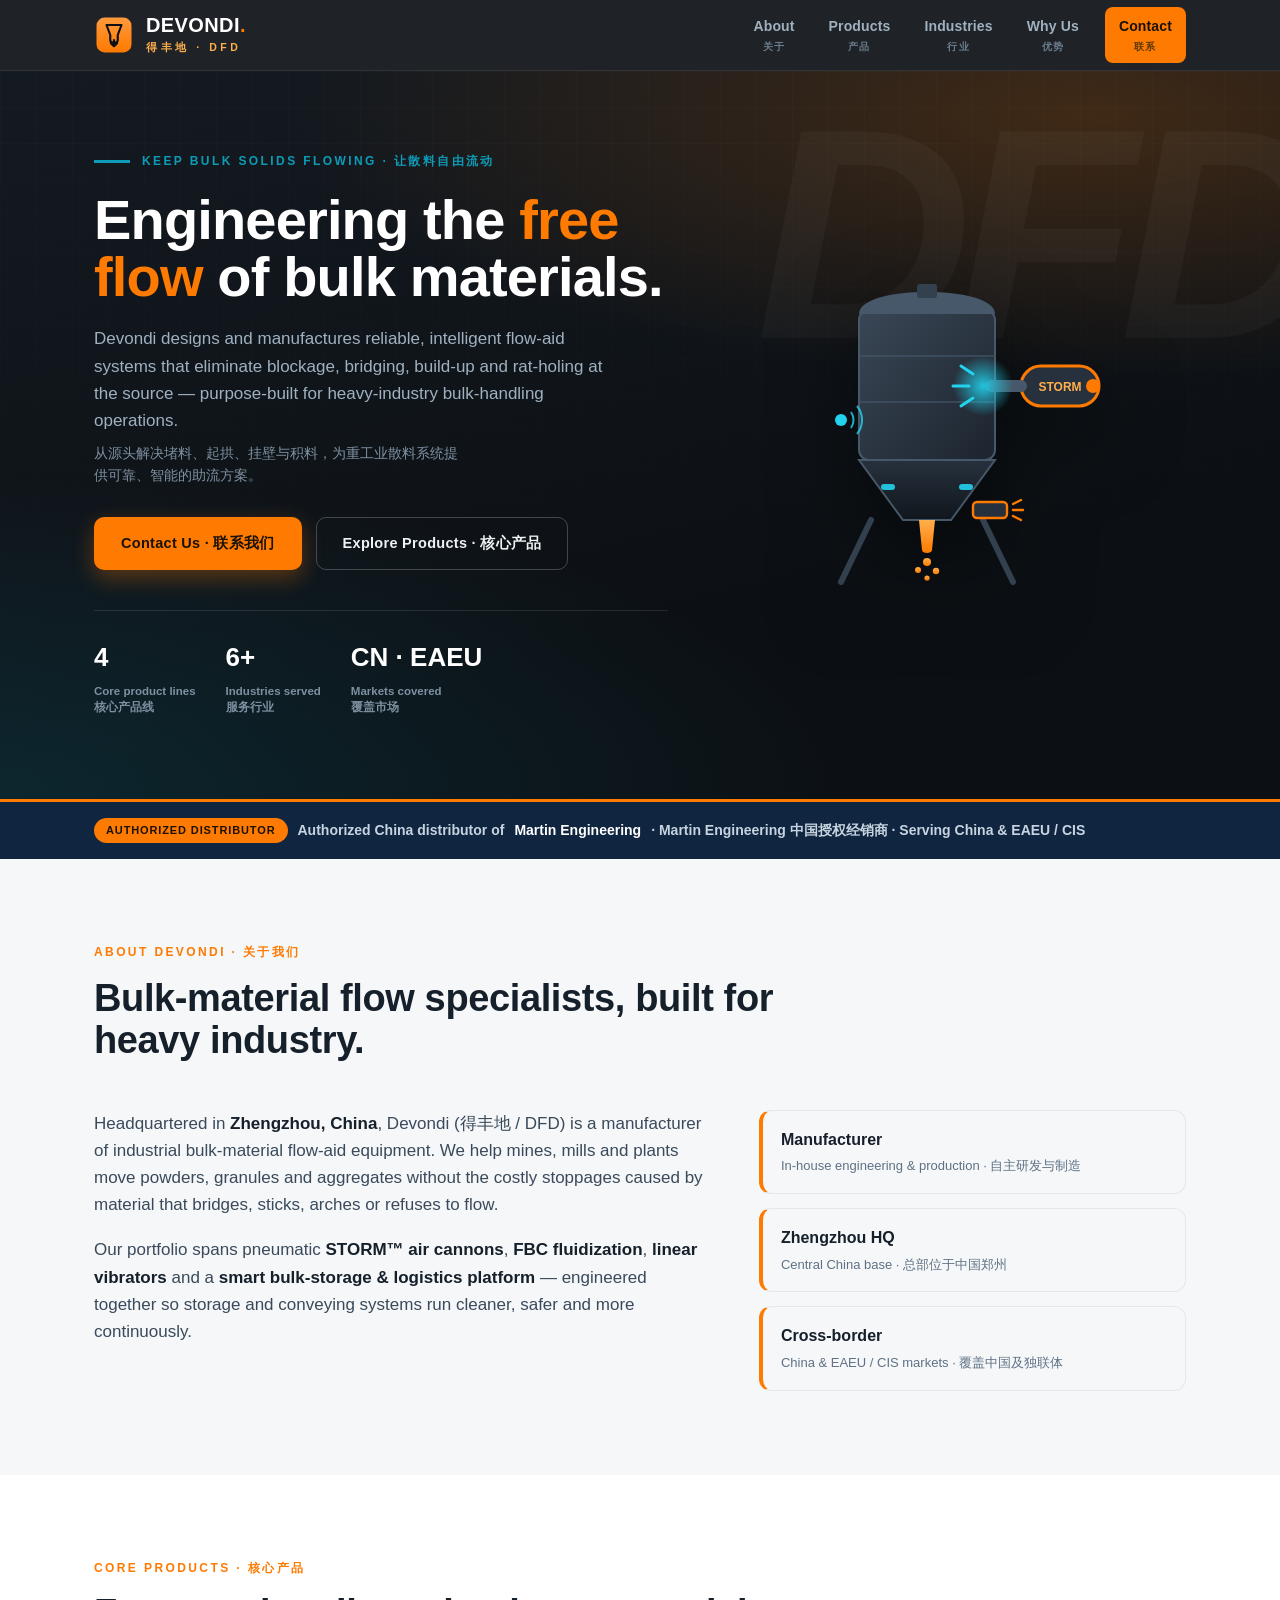
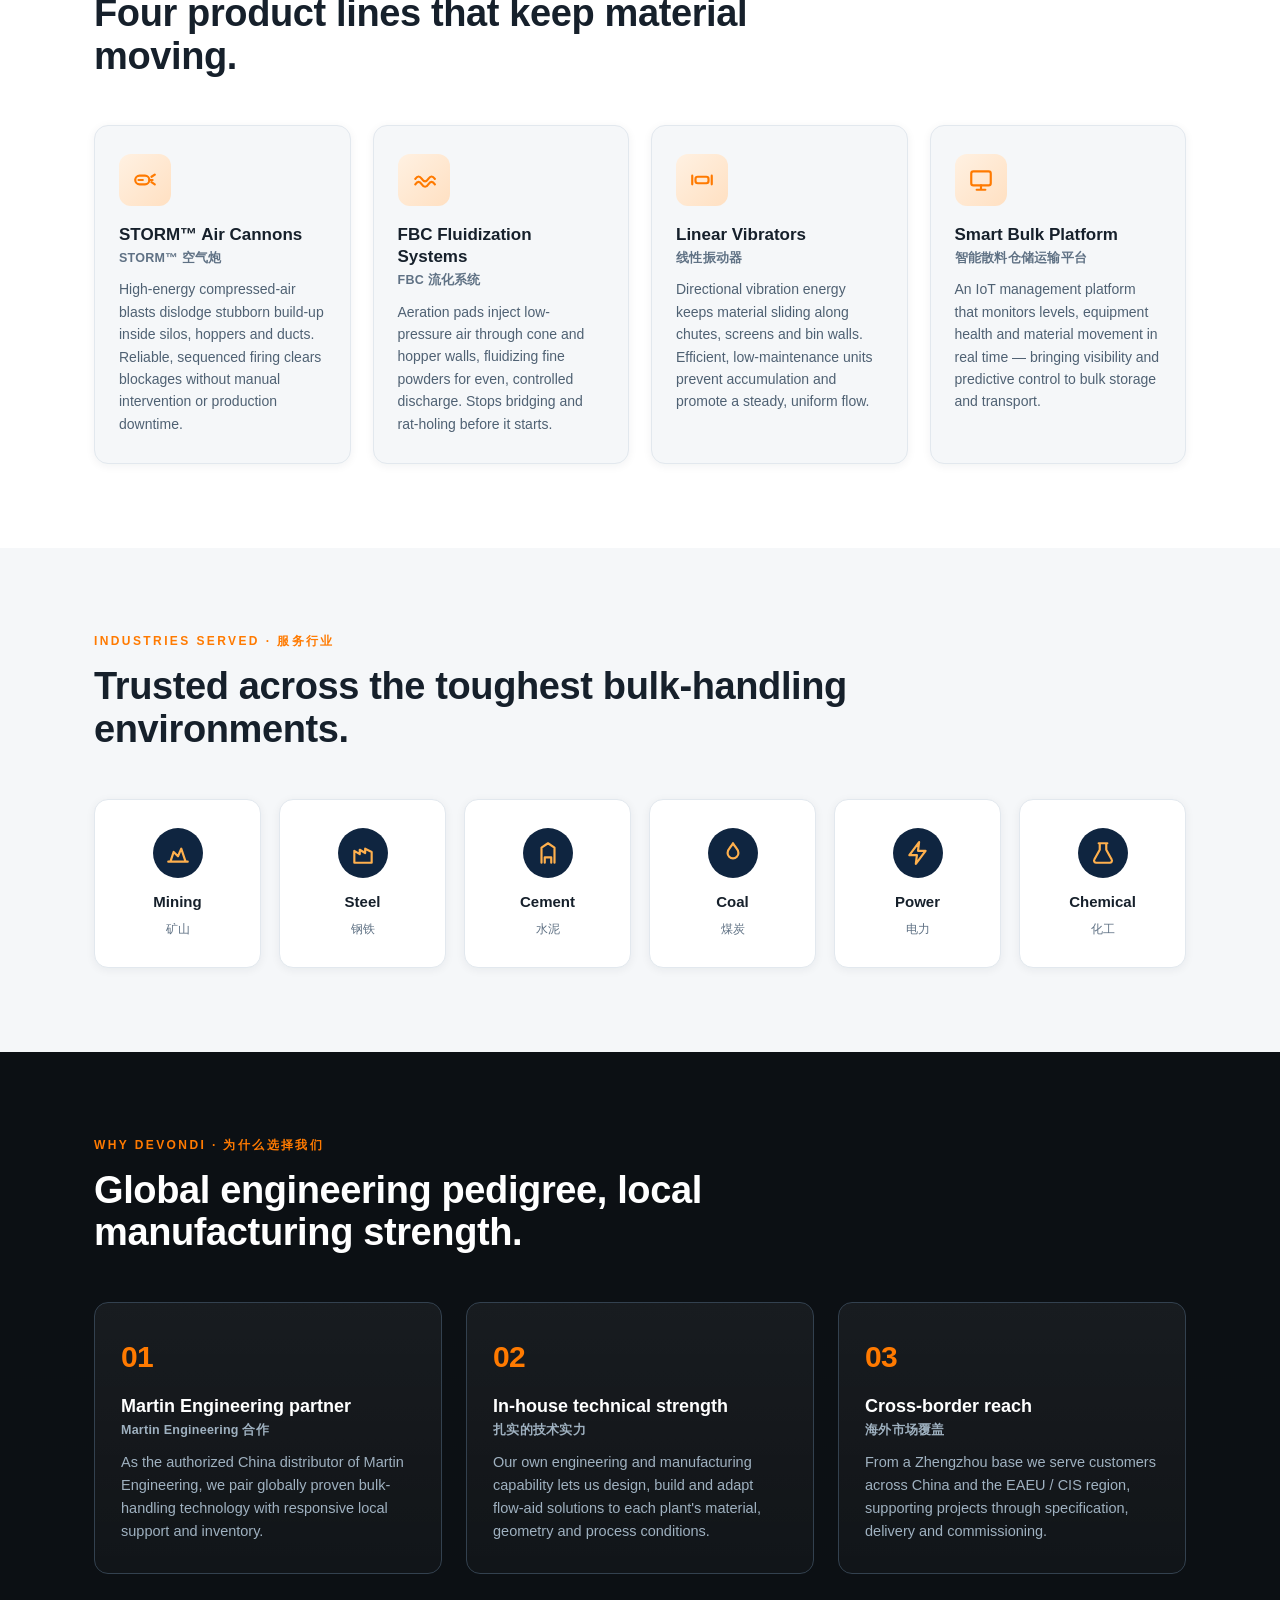
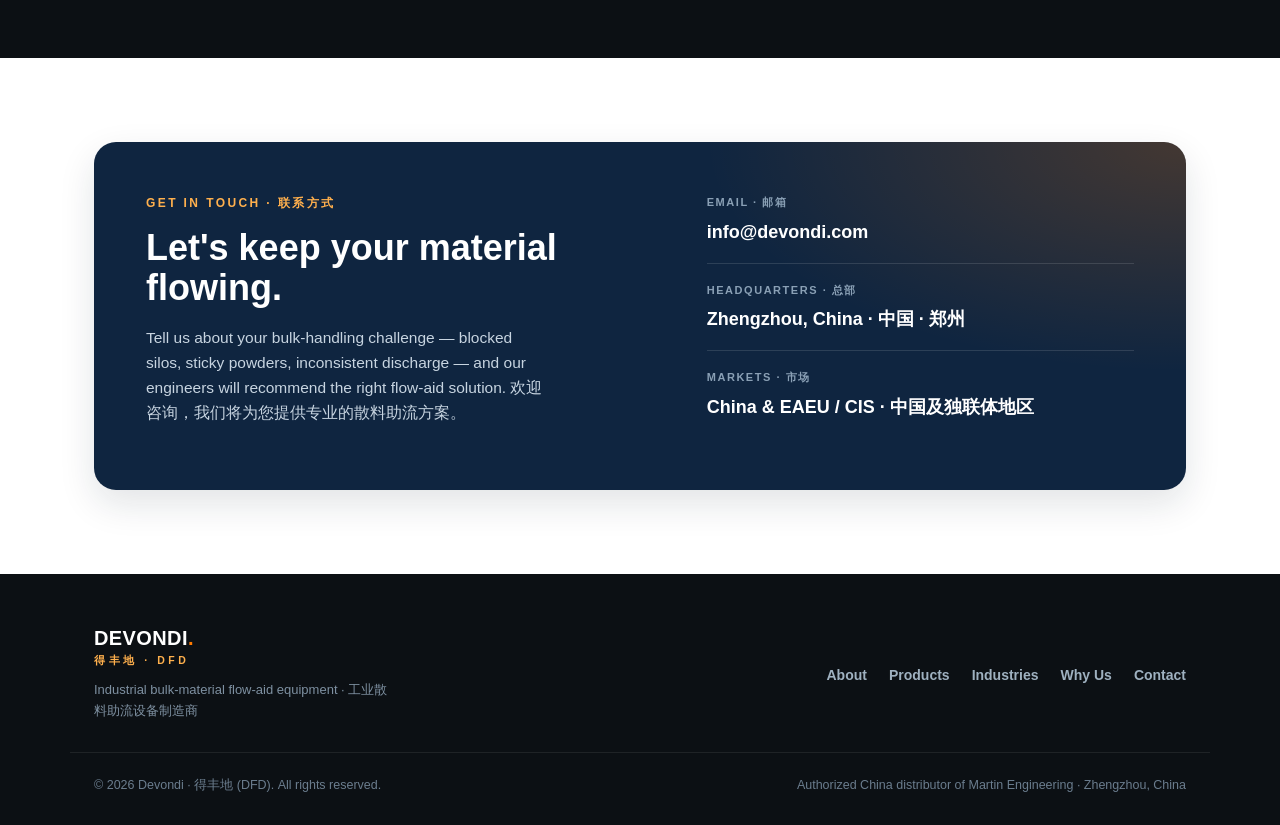
==== commit 2f22326d: "Add Devondi single-page corporate website Create a bilingual (EN-primary / ZH-secondary) single-page" ====
--- a/index.html
+++ b/index.html
@@ -3,250 +3,405 @@
 <head>
   <meta charset="UTF-8" />
   <meta name="viewport" content="width=device-width, initial-scale=1.0" />
-  <title>Devondi (得丰地) — Industrial Bulk Material Flow Aid Equipment</title>
-  <meta
-    name="description"
-    content="Devondi (DFD / 得丰地) — manufacturer of industrial bulk-material flow-aid equipment: STORM air cannons, FBC fluidization, linear vibrators and smart bulk storage & transport management. Authorized Martin Engineering distributor in China & the EAEU/CIS."
-  />
+  <title>Devondi 得丰地 — Industrial Bulk-Material Flow-Aid Equipment</title>
+  <meta name="description" content="Devondi (DFD / 得丰地) — manufacturer of industrial bulk-material flow-aid equipment: STORM™ air cannons, FBC fluidization systems, linear vibrators and smart bulk-storage platforms. HQ in Zhengzhou, China." />
   <link rel="preconnect" href="https://fonts.googleapis.com" />
-  <link rel="preconnect" href="https://fonts.gstatic.com" crossorigin />
-  <link
-    href="https://fonts.googleapis.com/css2?family=Inter:wght@400;500;600;700;800&family=Noto+Sans+SC:wght@400;500;700&display=swap"
-    rel="stylesheet"
-  />
   <link rel="stylesheet" href="styles.css" />
 </head>
 <body>
-  <!-- ===================== Header / Nav ===================== -->
+
+  <!-- ============================= Header / Nav ============================= -->
   <header class="site-header" id="top">
-    <div class="container nav">
-      <a class="brand" href="#top" aria-label="Devondi home">
-        <span class="brand__logo" aria-hidden="true">DFD</span>
-        <span class="brand__text">
-          <span class="brand__name">Devondi</span>
-          <span class="brand__zh">得丰地</span>
+    <div class="container nav-wrap">
+      <a class="logo" href="#top" aria-label="Devondi home">
+        <!-- DFD flow mark: silo + flow arrow -->
+        <svg class="logo-mark" viewBox="0 0 64 64" aria-hidden="true">
+          <defs>
+            <linearGradient id="mk" x1="0" y1="0" x2="0" y2="1">
+              <stop offset="0" stop-color="#ff9a3c" /><stop offset="1" stop-color="#ff7a00" />
+            </linearGradient>
+          </defs>
+          <rect x="4" y="4" width="56" height="56" rx="13" fill="url(#mk)" />
+          <path d="M20 16h24l-6 16v8a4 4 0 0 1-4 4h-4a4 4 0 0 1-4-4v-8z"
+                fill="none" stroke="#0c1014" stroke-width="3.4" stroke-linejoin="round" />
+          <path d="M32 40v10m0 0-5-5m5 5 5-5" fill="none" stroke="#0c1014"
+                stroke-width="3.4" stroke-linecap="round" stroke-linejoin="round" />
+        </svg>
+        <span class="logo-word">
+          <b>DEVONDI<span class="dot">.</span></b>
+          <small>得丰地 · DFD</small>
         </span>
       </a>
 
-      <button class="nav__toggle" id="navToggle" aria-label="Toggle navigation" aria-expanded="false">
+      <nav class="nav" id="nav" aria-label="Primary">
+        <a href="#about">About<span>关于</span></a>
+        <a href="#products">Products<span>产品</span></a>
+        <a href="#industries">Industries<span>行业</span></a>
+        <a href="#why">Why Us<span>优势</span></a>
+        <a href="#contact" class="nav-cta">Contact<span>联系</span></a>
+      </nav>
+
+      <button class="nav-toggle" id="navToggle" aria-label="Toggle navigation" aria-expanded="false" aria-controls="nav">
         <span></span><span></span><span></span>
       </button>
-
-      <nav class="nav__menu" id="navMenu">
-        <a href="#about">About<span class="nav__zh">关于</span></a>
-        <a href="#products">Products<span class="nav__zh">产品</span></a>
-        <a href="#industries">Industries<span class="nav__zh">行业</span></a>
-        <a href="#why">Why Us<span class="nav__zh">优势</span></a>
-        <a href="#contact" class="nav__cta">Contact<span class="nav__zh">联系</span></a>
+    </div>
+  </header>
+
+  <!-- ============================= Hero ============================= -->
+  <section class="hero">
+    <div class="hero-bg" aria-hidden="true"></div>
+    <div class="hero-grid" aria-hidden="true"></div>
+    <span class="hero-ghost" aria-hidden="true">DFD</span>
+
+    <div class="container hero-inner">
+      <div class="hero-copy">
+        <p class="eyebrow">Keep Bulk Solids Flowing · 让散料自由流动</p>
+        <h1>Engineering the <span class="accent">free flow</span> of bulk materials.</h1>
+        <p class="hero-sub">
+          Devondi designs and manufactures reliable, intelligent flow-aid systems that
+          eliminate blockage, bridging, build-up and rat-holing at the source —
+          purpose-built for heavy-industry bulk-handling operations.
+        </p>
+        <p class="hero-sub-zh">
+          从源头解决堵料、起拱、挂壁与积料，为重工业散料系统提供可靠、智能的助流方案。
+        </p>
+        <div class="hero-actions">
+          <a href="#contact" class="btn btn-primary">Contact Us · 联系我们</a>
+          <a href="#products" class="btn btn-ghost">Explore Products · 核心产品</a>
+        </div>
+        <ul class="hero-stats">
+          <li><b>4</b><span>Core product lines<br>核心产品线</span></li>
+          <li><b>6+</b><span>Industries served<br>服务行业</span></li>
+          <li><b>CN&nbsp;·&nbsp;EAEU</b><span>Markets covered<br>覆盖市场</span></li>
+        </ul>
+      </div>
+
+      <!-- Hero artwork: industrial silo with STORM cannon & fluidization -->
+      <div class="hero-art" aria-hidden="true">
+        <svg viewBox="0 0 460 320">
+          <defs>
+            <linearGradient id="silo" x1="0" y1="0" x2="1" y2="1">
+              <stop offset="0" stop-color="#3a4756" /><stop offset="1" stop-color="#1c242e" />
+            </linearGradient>
+            <linearGradient id="cone" x1="0" y1="0" x2="0" y2="1">
+              <stop offset="0" stop-color="#27313d" /><stop offset="1" stop-color="#10161c" />
+            </linearGradient>
+            <linearGradient id="mat" x1="0" y1="0" x2="0" y2="1">
+              <stop offset="0" stop-color="#ffb04d" /><stop offset="1" stop-color="#ff7a00" />
+            </linearGradient>
+            <radialGradient id="blast" cx="50%" cy="50%" r="50%">
+              <stop offset="0" stop-color="#22d3ee" stop-opacity=".9" />
+              <stop offset="1" stop-color="#22d3ee" stop-opacity="0" />
+            </radialGradient>
+          </defs>
+          <g stroke="#33414f" stroke-width="6" stroke-linecap="round">
+            <line x1="150" y1="250" x2="120" y2="312" /><line x1="262" y1="250" x2="292" y2="312" />
+          </g>
+          <rect x="138" y="40" width="136" height="150" rx="10" fill="url(#silo)" stroke="#46586a" stroke-width="2" />
+          <g stroke="#46586a" stroke-width="1.6" opacity=".8">
+            <line x1="138" y1="86" x2="274" y2="86" /><line x1="138" y1="132" x2="274" y2="132" />
+          </g>
+          <path d="M138 44c0-14 30-22 68-22s68 8 68 22z" fill="#46586a" />
+          <rect x="196" y="14" width="20" height="14" rx="3" fill="#33414f" />
+          <path d="M138 190h136l-44 60h-48z" fill="url(#cone)" stroke="#46586a" stroke-width="2" />
+          <path d="M198 250h16l-3 30c0 4-10 4-10 0z" fill="url(#mat)" />
+          <g fill="url(#mat)">
+            <circle cx="206" cy="292" r="4" /><circle cx="197" cy="300" r="3" />
+            <circle cx="215" cy="301" r="3.2" /><circle cx="206" cy="308" r="2.6" />
+          </g>
+          <g fill="#22d3ee">
+            <rect x="160" y="214" width="14" height="6" rx="3" opacity=".9" />
+            <rect x="238" y="214" width="14" height="6" rx="3" opacity=".9" />
+          </g>
+          <g class="art-cannon">
+            <rect x="300" y="96" width="78" height="40" rx="20" fill="#27313d" stroke="#ff7a00" stroke-width="3" />
+            <circle cx="372" cy="116" r="7" fill="#ff7a00" />
+            <path d="M300 116h-30" stroke="#46586a" stroke-width="12" stroke-linecap="round" />
+            <circle class="art-blast" cx="262" cy="116" r="30" fill="url(#blast)" />
+            <g stroke="#22d3ee" stroke-width="3" stroke-linecap="round">
+              <line x1="248" y1="116" x2="232" y2="116" /><line x1="252" y1="104" x2="240" y2="96" />
+              <line x1="252" y1="128" x2="240" y2="136" />
+            </g>
+            <text x="339" y="121" text-anchor="middle" font-size="12" font-weight="900" fill="#ffb04d">STORM</text>
+          </g>
+          <g>
+            <rect x="252" y="232" width="34" height="16" rx="4" fill="#27313d" stroke="#ff7a00" stroke-width="2.4" />
+            <g stroke="#ff7a00" stroke-width="2.4" stroke-linecap="round">
+              <line x1="292" y1="234" x2="300" y2="230" /><line x1="292" y1="240" x2="302" y2="240" />
+              <line x1="292" y1="246" x2="300" y2="250" />
+            </g>
+          </g>
+          <g>
+            <circle cx="120" cy="150" r="6" fill="#22d3ee" />
+            <g stroke="#22d3ee" stroke-width="2" fill="none" opacity=".8">
+              <path d="M130 142a14 14 0 0 1 0 16" /><path d="M136 136a22 22 0 0 1 0 28" />
+            </g>
+          </g>
+        </svg>
+      </div>
+    </div>
+  </section>
+
+  <!-- ============================= Partner strip ============================= -->
+  <div class="partner-strip">
+    <div class="container">
+      <p>
+        <span class="badge">Authorized Distributor</span>
+        Authorized China distributor of <b>Martin&nbsp;Engineering</b>
+        · Martin Engineering 中国授权经销商 · Serving China &amp; EAEU / CIS
+      </p>
+    </div>
+  </div>
+
+  <!-- ============================= About ============================= -->
+  <section class="section" id="about">
+    <div class="container">
+      <div class="section-head">
+        <p class="kicker">About Devondi · 关于我们</p>
+        <h2>Bulk-material flow specialists, built for heavy industry.</h2>
+      </div>
+      <div class="about-grid">
+        <div class="about-lead">
+          <p>
+            Headquartered in <b>Zhengzhou, China</b>, Devondi (得丰地 / DFD) is a manufacturer
+            of industrial bulk-material flow-aid equipment. We help mines, mills and plants
+            move powders, granules and aggregates without the costly stoppages caused by
+            material that bridges, sticks, arches or refuses to flow.
+          </p>
+          <p>
+            Our portfolio spans pneumatic <b>STORM™ air cannons</b>, <b>FBC fluidization</b>,
+            <b>linear vibrators</b> and a <b>smart bulk-storage &amp; logistics platform</b> —
+            engineered together so storage and conveying systems run cleaner, safer and more
+            continuously.
+          </p>
+        </div>
+        <ul class="about-points">
+          <li><b>Manufacturer</b><span>In-house engineering &amp; production · 自主研发与制造</span></li>
+          <li><b>Zhengzhou&nbsp;HQ</b><span>Central China base · 总部位于中国郑州</span></li>
+          <li><b>Cross-border</b><span>China &amp; EAEU / CIS markets · 覆盖中国及独联体</span></li>
+        </ul>
+      </div>
+    </div>
+  </section>
+
+  <!-- ============================= Core products ============================= -->
+  <section class="section section-alt" id="products">
+    <div class="container">
+      <div class="section-head">
+        <p class="kicker">Core Products · 核心产品</p>
+        <h2>Four product lines that keep material moving.</h2>
+      </div>
+
+      <div class="cards">
+        <article class="card" tabindex="0">
+          <span class="card-icon" aria-hidden="true">
+            <svg viewBox="0 0 24 24" fill="none" stroke="currentColor" stroke-width="2" stroke-linecap="round" stroke-linejoin="round">
+              <rect x="3" y="8" width="13" height="8" rx="4" /><path d="M16 12h3m-9 0H6m12-3 3-2m-3 7 3 2" />
+            </svg>
+          </span>
+          <h3>STORM™ Air Cannons<span class="card-zh">STORM™ 空气炮</span></h3>
+          <p>
+            High-energy compressed-air blasts dislodge stubborn build-up inside silos,
+            hoppers and ducts. Reliable, sequenced firing clears blockages without manual
+            intervention or production downtime.
+          </p>
+        </article>
+
+        <article class="card" tabindex="0">
+          <span class="card-icon" aria-hidden="true">
+            <svg viewBox="0 0 24 24" fill="none" stroke="currentColor" stroke-width="2" stroke-linecap="round" stroke-linejoin="round">
+              <path d="M4 16c2-3 4-3 6 0s4 3 6 0 4-3 6 0M4 11c2-3 4-3 6 0s4 3 6 0 4-3 6 0" />
+            </svg>
+          </span>
+          <h3>FBC Fluidization Systems<span class="card-zh">FBC 流化系统</span></h3>
+          <p>
+            Aeration pads inject low-pressure air through cone and hopper walls, fluidizing
+            fine powders for even, controlled discharge. Stops bridging and rat-holing before
+            it starts.
+          </p>
+        </article>
+
+        <article class="card" tabindex="0">
+          <span class="card-icon" aria-hidden="true">
+            <svg viewBox="0 0 24 24" fill="none" stroke="currentColor" stroke-width="2" stroke-linecap="round" stroke-linejoin="round">
+              <rect x="6" y="9" width="12" height="6" rx="2" /><path d="M3 8v8m18-8v8" />
+            </svg>
+          </span>
+          <h3>Linear Vibrators<span class="card-zh">线性振动器</span></h3>
+          <p>
+            Directional vibration energy keeps material sliding along chutes, screens and
+            bin walls. Efficient, low-maintenance units prevent accumulation and promote a
+            steady, uniform flow.
+          </p>
+        </article>
+
+        <article class="card" tabindex="0">
+          <span class="card-icon" aria-hidden="true">
+            <svg viewBox="0 0 24 24" fill="none" stroke="currentColor" stroke-width="2" stroke-linecap="round" stroke-linejoin="round">
+              <rect x="3" y="4" width="18" height="13" rx="2" /><path d="M8 21h8m-4-4v4" />
+            </svg>
+          </span>
+          <h3>Smart Bulk Platform<span class="card-zh">智能散料仓储运输平台</span></h3>
+          <p>
+            An IoT management platform that monitors levels, equipment health and material
+            movement in real time — bringing visibility and predictive control to bulk
+            storage and transport.
+          </p>
+        </article>
+      </div>
+    </div>
+  </section>
+
+  <!-- ============================= Industries ============================= -->
+  <section class="section" id="industries">
+    <div class="container">
+      <div class="section-head">
+        <p class="kicker">Industries Served · 服务行业</p>
+        <h2>Trusted across the toughest bulk-handling environments.</h2>
+      </div>
+
+      <ul class="industries">
+        <li>
+          <span class="ind-icon" aria-hidden="true">
+            <svg viewBox="0 0 24 24" fill="none" stroke="currentColor" stroke-width="2" stroke-linecap="round" stroke-linejoin="round">
+              <path d="M3 20h18M5 20l3-9 4 4 3-7 4 12" />
+            </svg>
+          </span>
+          <b>Mining</b><small>矿山</small>
+        </li>
+        <li>
+          <span class="ind-icon" aria-hidden="true">
+            <svg viewBox="0 0 24 24" fill="none" stroke="currentColor" stroke-width="2" stroke-linecap="round" stroke-linejoin="round">
+              <path d="M4 21V10l5 3V9l5 3V8l6 3v10z" />
+            </svg>
+          </span>
+          <b>Steel</b><small>钢铁</small>
+        </li>
+        <li>
+          <span class="ind-icon" aria-hidden="true">
+            <svg viewBox="0 0 24 24" fill="none" stroke="currentColor" stroke-width="2" stroke-linecap="round" stroke-linejoin="round">
+              <path d="M6 21V7l6-4 6 4v14M9 21v-5h6v5" />
+            </svg>
+          </span>
+          <b>Cement</b><small>水泥</small>
+        </li>
+        <li>
+          <span class="ind-icon" aria-hidden="true">
+            <svg viewBox="0 0 24 24" fill="none" stroke="currentColor" stroke-width="2" stroke-linecap="round" stroke-linejoin="round">
+              <path d="M12 3c2 4 5 5 5 9a5 5 0 0 1-10 0c0-4 3-5 5-9z" />
+            </svg>
+          </span>
+          <b>Coal</b><small>煤炭</small>
+        </li>
+        <li>
+          <span class="ind-icon" aria-hidden="true">
+            <svg viewBox="0 0 24 24" fill="none" stroke="currentColor" stroke-width="2" stroke-linecap="round" stroke-linejoin="round">
+              <path d="M13 2 4 14h7l-1 8 9-12h-7z" />
+            </svg>
+          </span>
+          <b>Power</b><small>电力</small>
+        </li>
+        <li>
+          <span class="ind-icon" aria-hidden="true">
+            <svg viewBox="0 0 24 24" fill="none" stroke="currentColor" stroke-width="2" stroke-linecap="round" stroke-linejoin="round">
+              <path d="M9 3v6l-5 9a2 2 0 0 0 2 3h12a2 2 0 0 0 2-3l-5-9V3M8 3h8" />
+            </svg>
+          </span>
+          <b>Chemical</b><small>化工</small>
+        </li>
+      </ul>
+    </div>
+  </section>
+
+  <!-- ============================= Why us ============================= -->
+  <section class="section section-dark" id="why">
+    <div class="container">
+      <div class="section-head">
+        <p class="kicker">Why Devondi · 为什么选择我们</p>
+        <h2>Global engineering pedigree, local manufacturing strength.</h2>
+      </div>
+
+      <div class="why-grid">
+        <article class="why-item">
+          <span class="why-num">01</span>
+          <h3>Martin Engineering partner<span class="card-zh">Martin Engineering 合作</span></h3>
+          <p>
+            As the authorized China distributor of Martin Engineering, we pair globally
+            proven bulk-handling technology with responsive local support and inventory.
+          </p>
+        </article>
+        <article class="why-item">
+          <span class="why-num">02</span>
+          <h3>In-house technical strength<span class="card-zh">扎实的技术实力</span></h3>
+          <p>
+            Our own engineering and manufacturing capability lets us design, build and adapt
+            flow-aid solutions to each plant's material, geometry and process conditions.
+          </p>
+        </article>
+        <article class="why-item">
+          <span class="why-num">03</span>
+          <h3>Cross-border reach<span class="card-zh">海外市场覆盖</span></h3>
+          <p>
+            From a Zhengzhou base we serve customers across China and the EAEU / CIS region,
+            supporting projects through specification, delivery and commissioning.
+          </p>
+        </article>
+      </div>
+    </div>
+  </section>
+
+  <!-- ============================= Contact ============================= -->
+  <section class="section section-alt" id="contact">
+    <div class="container">
+      <div class="contact-card">
+        <div class="contact-copy">
+          <p class="kicker">Get in Touch · 联系方式</p>
+          <h2>Let's keep your material flowing.</h2>
+          <p class="contact-lead">
+            Tell us about your bulk-handling challenge — blocked silos, sticky powders,
+            inconsistent discharge — and our engineers will recommend the right flow-aid
+            solution. 欢迎咨询，我们将为您提供专业的散料助流方案。
+          </p>
+        </div>
+        <ul class="contact-list">
+          <li>
+            <span class="contact-label">Email · 邮箱</span>
+            <a href="mailto:info@devondi.com">info@devondi.com</a>
+          </li>
+          <li>
+            <span class="contact-label">Headquarters · 总部</span>
+            <span>Zhengzhou, China · 中国 · 郑州</span>
+          </li>
+          <li>
+            <span class="contact-label">Markets · 市场</span>
+            <span>China &amp; EAEU / CIS · 中国及独联体地区</span>
+          </li>
+        </ul>
+      </div>
+    </div>
+  </section>
+
+  <!-- ============================= Footer ============================= -->
+  <footer class="site-footer">
+    <div class="container footer-wrap">
+      <div class="footer-brand">
+        <span class="logo-word">
+          <b>DEVONDI<span class="dot">.</span></b>
+          <small>得丰地 · DFD</small>
+        </span>
+        <p>Industrial bulk-material flow-aid equipment · 工业散料助流设备制造商</p>
+      </div>
+      <nav class="footer-nav" aria-label="Footer">
+        <a href="#about">About</a>
+        <a href="#products">Products</a>
+        <a href="#industries">Industries</a>
+        <a href="#why">Why Us</a>
+        <a href="#contact">Contact</a>
       </nav>
     </div>
-  </header>
-
-  <main>
-    <!-- ===================== Hero ===================== -->
-    <section class="hero">
-      <div class="container hero__inner">
-        <p class="hero__eyebrow">Industrial Bulk Material Flow Aid Solutions · 工业散料助流解决方案</p>
-        <h1 class="hero__title">
-          Keep Bulk Material <span class="accent">Moving</span>.
-        </h1>
-        <p class="hero__lead">
-          Devondi (得丰地) engineers and manufactures flow-aid equipment that eliminates
-          blockages, buildup and downtime across heavy industry — from mine to plant.
-        </p>
-        <p class="hero__lead-zh">
-          得丰地专注于工业散料助流设备的研发与制造，帮助矿山、钢铁、水泥等行业消除堵料与停机。
-        </p>
-        <div class="hero__actions">
-          <a href="#contact" class="btn btn--primary">Contact Us · 联系我们</a>
-          <a href="#products" class="btn btn--ghost">Our Products · 核心产品</a>
-        </div>
-      </div>
-    </section>
-
-    <!-- ===================== About ===================== -->
-    <section class="section" id="about">
-      <div class="container">
-        <div class="section__head">
-          <h2 class="section__title">About Us <span class="section__zh">关于我们</span></h2>
-          <p class="section__sub">Headquartered in Zhengzhou, China · 总部位于中国郑州</p>
-        </div>
-        <div class="about">
-          <p class="about__lead">
-            Devondi (Chinese brand <strong>得丰地</strong>, <strong>DFD</strong>) is a manufacturer of
-            industrial bulk-material flow-aid equipment. We help producers in heavy industry move
-            difficult materials reliably — reducing blockages, buildup and unplanned downtime.
-          </p>
-          <p class="about__lead-zh">
-            得丰地（Devondi，DFD）是一家工业散料流动助流设备制造商，总部位于中国郑州。我们为重工业客户提供可靠的散料流动解决方案，
-            减少堵料、积料与非计划停机。作为 Martin Engineering 的中国授权经销商，公司市场覆盖中国及 EAEU／独联体地区。
-          </p>
-          <ul class="about__stats">
-            <li><span class="about__num">4</span><span class="about__label">Core Product Lines<br>核心产品线</span></li>
-            <li><span class="about__num">6</span><span class="about__label">Industries Served<br>服务行业</span></li>
-            <li><span class="about__num">2</span><span class="about__label">Markets: China &amp; EAEU/CIS<br>中国及独联体市场</span></li>
-          </ul>
-        </div>
-      </div>
-    </section>
-
-    <!-- ===================== Products ===================== -->
-    <section class="section section--alt" id="products">
-      <div class="container">
-        <div class="section__head">
-          <h2 class="section__title">Core Products <span class="section__zh">核心产品</span></h2>
-          <p class="section__sub">Engineered flow-aid systems for the toughest bulk handling</p>
-        </div>
-
-        <div class="grid grid--4">
-          <article class="card card--product">
-            <div class="card__icon" aria-hidden="true">💥</div>
-            <h3 class="card__title">STORM™ Air Cannon</h3>
-            <p class="card__zh">STORM™ 空气炮</p>
-            <p class="card__body">
-              High-energy compressed-air blasts dislodge buildup and bridging in silos, hoppers and
-              ducts. A robust valve design delivers reliable, on-demand cleaning with minimal maintenance.
-            </p>
-          </article>
-
-          <article class="card card--product">
-            <div class="card__icon" aria-hidden="true">🌀</div>
-            <h3 class="card__title">FBC Fluidization System</h3>
-            <p class="card__zh">FBC 流化系统</p>
-            <p class="card__body">
-              Aerates and fluidizes fine powders so material flows freely toward outlets. Ideal for
-              cement, fly ash and other cohesive bulk solids prone to compaction.
-            </p>
-          </article>
-
-          <article class="card card--product">
-            <div class="card__icon" aria-hidden="true">📳</div>
-            <h3 class="card__title">Linear Vibrator</h3>
-            <p class="card__zh">线性振动器</p>
-            <p class="card__body">
-              Directional vibration promotes consistent discharge from bins and chutes. Durable,
-              low-noise units keep stubborn materials moving without bridging or rat-holing.
-            </p>
-          </article>
-
-          <article class="card card--product">
-            <div class="card__icon" aria-hidden="true">📊</div>
-            <h3 class="card__title">Smart Bulk Storage &amp; Transport Platform</h3>
-            <p class="card__zh">智能散料仓储运输管理平台</p>
-            <p class="card__body">
-              A digital platform for monitoring, scheduling and optimizing bulk storage and transport —
-              turning real-time data into safer, more efficient operations.
-            </p>
-          </article>
-        </div>
-      </div>
-    </section>
-
-    <!-- ===================== Industries ===================== -->
-    <section class="section" id="industries">
-      <div class="container">
-        <div class="section__head">
-          <h2 class="section__title">Industries Served <span class="section__zh">服务行业</span></h2>
-          <p class="section__sub">Trusted across heavy and process industries</p>
-        </div>
-
-        <ul class="industries">
-          <li class="industry"><span class="industry__icon" aria-hidden="true">⛏️</span><span class="industry__name">Mining</span><span class="industry__zh">矿山</span></li>
-          <li class="industry"><span class="industry__icon" aria-hidden="true">🏭</span><span class="industry__name">Steel</span><span class="industry__zh">钢铁</span></li>
-          <li class="industry"><span class="industry__icon" aria-hidden="true">🧱</span><span class="industry__name">Cement</span><span class="industry__zh">水泥</span></li>
-          <li class="industry"><span class="industry__icon" aria-hidden="true">⚫</span><span class="industry__name">Coal</span><span class="industry__zh">煤炭</span></li>
-          <li class="industry"><span class="industry__icon" aria-hidden="true">⚡</span><span class="industry__name">Power</span><span class="industry__zh">电力</span></li>
-          <li class="industry"><span class="industry__icon" aria-hidden="true">⚗️</span><span class="industry__name">Chemical</span><span class="industry__zh">化工</span></li>
-        </ul>
-      </div>
-    </section>
-
-    <!-- ===================== Why Choose Us ===================== -->
-    <section class="section section--dark" id="why">
-      <div class="container">
-        <div class="section__head">
-          <h2 class="section__title">Why Choose Us <span class="section__zh">为什么选择我们</span></h2>
-          <p class="section__sub">Global engineering, local expertise</p>
-        </div>
-
-        <div class="grid grid--3">
-          <article class="card card--feature">
-            <div class="card__icon" aria-hidden="true">🤝</div>
-            <h3 class="card__title">Martin Engineering Partner</h3>
-            <p class="card__zh">马丁工程授权合作</p>
-            <p class="card__body">
-              Authorized distributor of Martin Engineering in China — bringing world-class bulk
-              material handling technology and standards to our customers.
-            </p>
-          </article>
-
-          <article class="card card--feature">
-            <div class="card__icon" aria-hidden="true">🔧</div>
-            <h3 class="card__title">Engineering Strength</h3>
-            <p class="card__zh">技术实力</p>
-            <p class="card__body">
-              In-house manufacturing and application engineering let us tailor flow-aid solutions to
-              each site's material, geometry and process conditions.
-            </p>
-          </article>
-
-          <article class="card card--feature">
-            <div class="card__icon" aria-hidden="true">🌍</div>
-            <h3 class="card__title">China &amp; Overseas Markets</h3>
-            <p class="card__zh">海外市场覆盖</p>
-            <p class="card__body">
-              Serving customers across China and the EAEU/CIS region, with the supply and support
-              network to back long-term industrial operations.
-            </p>
-          </article>
-        </div>
-      </div>
-    </section>
-
-    <!-- ===================== Contact ===================== -->
-    <section class="section section--alt" id="contact">
-      <div class="container">
-        <div class="contact">
-          <div class="contact__text">
-            <h2 class="section__title">Contact Us <span class="section__zh">联系我们</span></h2>
-            <p class="contact__lead">
-              Tell us about your material handling challenge — our engineers will help you keep it flowing.
-            </p>
-            <p class="contact__lead-zh">告诉我们您的散料处理难题，我们的工程师将协助您让物料顺畅流动。</p>
-          </div>
-          <ul class="contact__list">
-            <li>
-              <span class="contact__label">Email · 邮箱</span>
-              <a href="mailto:info@devondi.com" class="contact__value">info@devondi.com</a>
-            </li>
-            <li>
-              <span class="contact__label">Headquarters · 总部</span>
-              <span class="contact__value">Zhengzhou, China · 中国郑州</span>
-            </li>
-            <li>
-              <span class="contact__label">Markets · 市场</span>
-              <span class="contact__value">China &amp; EAEU / CIS · 中国及独联体地区</span>
-            </li>
-          </ul>
-        </div>
-      </div>
-    </section>
-  </main>
-
-  <!-- ===================== Footer ===================== -->
-  <footer class="site-footer">
-    <div class="container footer__inner">
-      <div class="footer__brand">
-        <span class="brand__logo brand__logo--sm" aria-hidden="true">DFD</span>
-        <div>
-          <strong>Devondi · 得丰地</strong>
-          <p>Industrial Bulk Material Flow Aid Equipment</p>
-        </div>
-      </div>
-      <p class="footer__copy">
-        © <span id="year">2026</span> Devondi (得丰地). Authorized Martin Engineering distributor in China.
-        <br>All rights reserved · 版权所有
-      </p>
+    <div class="container footer-base">
+      <span>© <span id="year">2026</span> Devondi · 得丰地 (DFD). All rights reserved.</span>
+      <span>Authorized China distributor of Martin Engineering · Zhengzhou, China</span>
     </div>
   </footer>
 
--- a/styles.css
+++ b/styles.css
@@ -1,464 +1,449 @@
 /* ============================================================
-   Devondi (得丰地) — Single-page website styles
-   Industrial · professional · restrained
-   Palette: deep navy / steel grey base, orange accent
+   Devondi (得丰地 / DFD) — single-page corporate website
+   Industrial bulk-material flow-aid equipment manufacturer
+   Palette: deep navy / steel grey with safety-orange accent
    ============================================================ */
 
 :root {
-  --navy:        #0d1b2a;   /* deep navy — headers / dark sections */
-  --navy-700:    #16263b;
-  --steel:       #2b3a4a;   /* steel grey */
-  --steel-500:   #5a6b7b;
-  --steel-300:   #8a9aa9;
-  --line:        #e2e8ee;
-  --bg:          #ffffff;
-  --bg-alt:      #f4f7fa;   /* light steel wash */
-  --ink:         #1a2531;   /* body text */
-  --ink-soft:    #4d5b69;
-  --accent:      #f25c05;   /* orange accent */
-  --accent-600:  #d44e00;
-  --white:       #ffffff;
-
-  --radius:      10px;
-  --radius-lg:   16px;
-  --shadow:      0 2px 8px rgba(13, 27, 42, 0.06);
-  --shadow-lg:   0 14px 38px rgba(13, 27, 42, 0.16);
-  --maxw:        1160px;
-  --ease:        cubic-bezier(0.22, 0.61, 0.36, 1);
-}
-
-/* -------------------- Reset / base -------------------- */
+  --steel-900: #0c1014;
+  --steel-800: #141a21;
+  --steel-700: #1c242e;
+  --steel-600: #27313d;
+  --steel-500: #3a4756;
+  --line: #33414f;
+  --line-soft: #e2e8ee;
+  --navy: #0f2540;
+  --paper: #eef2f5;
+  --ink: #16202b;
+  --muted: #5f7184;
+  --muted-dark: #9fb1c0;
+  --amber: #ff7a00;
+  --amber-soft: #ffb04d;
+  --flow: #0e9bb8;
+  --white: #ffffff;
+  --bg: #f5f7f9;
+
+  --maxw: 1140px;
+  --radius: 14px;
+  --shadow-sm: 0 2px 10px rgba(16, 32, 51, .06);
+  --shadow-md: 0 14px 36px rgba(16, 32, 51, .12);
+  --ease: cubic-bezier(.22, .61, .36, 1);
+  --font: "Helvetica Neue", Helvetica, Arial, "PingFang SC", "Microsoft YaHei", sans-serif;
+}
+
 * { box-sizing: border-box; margin: 0; padding: 0; }
 
 html { scroll-behavior: smooth; }
 
 body {
-  font-family: "Inter", "Noto Sans SC", system-ui, -apple-system, Segoe UI, Roboto, sans-serif;
+  font-family: var(--font);
   color: var(--ink);
   background: var(--bg);
-  line-height: 1.65;
+  line-height: 1.6;
   -webkit-font-smoothing: antialiased;
-  text-rendering: optimizeLegibility;
-}
-
-img { max-width: 100%; display: block; }
+}
+
+img, svg { display: block; max-width: 100%; }
 a { color: inherit; text-decoration: none; }
 
 .container {
   width: 100%;
   max-width: var(--maxw);
-  margin-inline: auto;
-  padding-inline: 24px;
-}
-
-/* -------------------- Header / Nav -------------------- */
+  margin: 0 auto;
+  padding: 0 24px;
+}
+
+/* ---------------------------------- Header / Nav --------------------------- */
 .site-header {
   position: sticky;
   top: 0;
   z-index: 50;
-  background: rgba(13, 27, 42, 0.96);
-  backdrop-filter: blur(8px);
-  border-bottom: 1px solid rgba(255, 255, 255, 0.08);
-}
-
-.nav {
+  background: rgba(12, 16, 20, .92);
+  backdrop-filter: blur(10px);
+  border-bottom: 1px solid rgba(255, 255, 255, .08);
+}
+.nav-wrap {
   display: flex;
   align-items: center;
   justify-content: space-between;
-  min-height: 68px;
-}
-
-.brand {
-  display: inline-flex;
-  align-items: center;
-  gap: 12px;
-}
-
-.brand__logo {
-  display: grid;
-  place-items: center;
-  width: 44px;
-  height: 44px;
-  border-radius: 9px;
-  background: linear-gradient(135deg, var(--accent), var(--accent-600));
-  color: var(--white);
-  font-weight: 800;
-  letter-spacing: 0.5px;
-  font-size: 15px;
-  box-shadow: 0 4px 12px rgba(242, 92, 5, 0.35);
-}
-.brand__logo--sm { width: 38px; height: 38px; font-size: 13px; }
-
-.brand__text { display: flex; flex-direction: column; line-height: 1.1; }
-.brand__name { color: var(--white); font-weight: 700; font-size: 18px; letter-spacing: 0.4px; }
-.brand__zh   { color: var(--steel-300); font-size: 12px; letter-spacing: 2px; }
-
-.nav__menu {
-  display: flex;
-  align-items: center;
-  gap: 8px;
-}
-.nav__menu a {
+  height: 70px;
+}
+.logo { display: flex; align-items: center; gap: 12px; }
+.logo-mark { width: 40px; height: 40px; }
+.logo-word b {
+  display: block; font-size: 20px; font-weight: 900;
+  letter-spacing: .02em; color: var(--white); line-height: 1;
+}
+.logo-word .dot { color: var(--amber); }
+.logo-word small {
+  display: block; font-size: 10.5px; font-weight: 700;
+  letter-spacing: .34em; color: var(--amber-soft); margin-top: 4px;
+}
+
+.nav { display: flex; align-items: center; gap: 6px; }
+.nav a {
   position: relative;
-  display: inline-flex;
-  align-items: baseline;
-  gap: 5px;
-  color: #d7e0e8;
-  font-weight: 500;
-  font-size: 15px;
-  padding: 10px 14px;
+  display: flex; flex-direction: column; align-items: center;
+  padding: 8px 14px;
+  font-size: 14px; font-weight: 700; letter-spacing: .01em;
+  color: var(--muted-dark);
   border-radius: 8px;
-  transition: color 0.2s var(--ease), background 0.2s var(--ease);
-}
-.nav__menu a:hover { color: var(--white); background: rgba(255, 255, 255, 0.07); }
-.nav__zh { font-size: 11px; color: var(--steel-300); }
-
-.nav__cta {
-  background: var(--accent);
-  color: var(--white) !important;
-}
-.nav__cta:hover { background: var(--accent-600) !important; }
-.nav__cta .nav__zh { color: rgba(255, 255, 255, 0.85); }
-
-.nav__toggle {
+  transition: color .2s var(--ease), background .2s var(--ease);
+}
+.nav a span {
+  font-size: 10px; font-weight: 600; letter-spacing: .12em;
+  color: #6b7d8e; margin-top: 1px;
+}
+.nav a:hover { color: var(--white); background: rgba(255, 255, 255, .06); }
+.nav .nav-cta {
+  background: var(--amber); color: #1a1205; margin-left: 6px;
+}
+.nav .nav-cta span { color: #5b3a0a; }
+.nav .nav-cta:hover { background: var(--amber-soft); color: #1a1205; }
+
+.nav-toggle {
   display: none;
-  flex-direction: column;
-  justify-content: center;
-  gap: 5px;
-  width: 44px;
-  height: 44px;
-  background: transparent;
-  border: 1px solid rgba(255, 255, 255, 0.18);
-  border-radius: 8px;
-  cursor: pointer;
-}
-.nav__toggle span {
-  display: block;
-  height: 2px;
-  width: 22px;
-  margin-inline: auto;
-  background: var(--white);
-  border-radius: 2px;
-  transition: transform 0.25s var(--ease), opacity 0.2s var(--ease);
-}
-
-/* -------------------- Buttons -------------------- */
-.btn {
-  display: inline-flex;
-  align-items: center;
-  justify-content: center;
-  gap: 8px;
-  font-weight: 600;
-  font-size: 15px;
-  padding: 14px 26px;
-  border-radius: var(--radius);
-  border: 2px solid transparent;
-  cursor: pointer;
-  transition: transform 0.18s var(--ease), box-shadow 0.18s var(--ease),
-    background 0.18s var(--ease), border-color 0.18s var(--ease);
-}
-.btn--primary {
-  background: var(--accent);
-  color: var(--white);
-  box-shadow: 0 8px 20px rgba(242, 92, 5, 0.32);
-}
-.btn--primary:hover { background: var(--accent-600); transform: translateY(-2px); box-shadow: 0 12px 26px rgba(242, 92, 5, 0.42); }
-.btn--ghost {
-  background: transparent;
-  color: var(--white);
-  border-color: rgba(255, 255, 255, 0.4);
-}
-.btn--ghost:hover { border-color: var(--white); background: rgba(255, 255, 255, 0.08); transform: translateY(-2px); }
-
-/* -------------------- Hero -------------------- */
+  flex-direction: column; justify-content: center; gap: 5px;
+  width: 44px; height: 44px;
+  background: transparent; border: 1px solid rgba(255, 255, 255, .16);
+  border-radius: 10px; cursor: pointer;
+}
+.nav-toggle span {
+  display: block; width: 20px; height: 2px; margin: 0 auto;
+  background: var(--white); border-radius: 2px;
+  transition: transform .25s var(--ease), opacity .2s var(--ease);
+}
+.nav-toggle[aria-expanded="true"] span:nth-child(1) { transform: translateY(7px) rotate(45deg); }
+.nav-toggle[aria-expanded="true"] span:nth-child(2) { opacity: 0; }
+.nav-toggle[aria-expanded="true"] span:nth-child(3) { transform: translateY(-7px) rotate(-45deg); }
+
+/* ---------------------------------- Hero ---------------------------------- */
 .hero {
   position: relative;
+  overflow: hidden;
+  background: var(--steel-900);
+  color: var(--paper);
+  isolation: isolate;
+}
+.hero-bg {
+  position: absolute; inset: 0; z-index: 0;
+  background:
+    radial-gradient(120% 70% at 85% 6%, rgba(255, 122, 0, .20), transparent 52%),
+    radial-gradient(120% 80% at 0% 100%, rgba(14, 155, 184, .16), transparent 55%),
+    linear-gradient(165deg, var(--steel-800) 0%, var(--steel-900) 70%);
+}
+.hero-grid {
+  position: absolute; inset: 0; z-index: 1; opacity: .45;
+  background-image:
+    linear-gradient(rgba(255, 255, 255, .035) 1px, transparent 1px),
+    linear-gradient(90deg, rgba(255, 255, 255, .035) 1px, transparent 1px);
+  background-size: 36px 36px;
+  -webkit-mask-image: linear-gradient(180deg, #000 0%, transparent 85%);
+          mask-image: linear-gradient(180deg, #000 0%, transparent 85%);
+}
+.hero-ghost {
+  position: absolute; z-index: 1; top: 8%; right: -3%;
+  font-size: 300px; font-weight: 900; line-height: .7;
+  letter-spacing: -.06em; color: rgba(255, 255, 255, .03);
+  font-style: italic; user-select: none; pointer-events: none;
+}
+.hero-inner {
+  position: relative; z-index: 4;
+  display: grid; grid-template-columns: 1.1fr .9fr; gap: 48px;
+  align-items: center;
+  padding: 74px 24px 84px;
+}
+.eyebrow {
+  display: inline-flex; align-items: center; gap: 12px;
+  font-size: 12px; font-weight: 800; letter-spacing: .2em;
+  text-transform: uppercase; color: var(--flow); margin-bottom: 20px;
+}
+.eyebrow::before {
+  content: ""; width: 36px; height: 3px; background: var(--flow);
+}
+.hero h1 {
+  font-size: clamp(34px, 5vw, 56px);
+  font-weight: 900; line-height: 1.02; letter-spacing: -.015em;
   color: var(--white);
-  background:
-    linear-gradient(160deg, rgba(13, 27, 42, 0.92), rgba(22, 38, 59, 0.88)),
-    repeating-linear-gradient(45deg, rgba(255,255,255,0.025) 0 14px, transparent 14px 28px);
-  background-color: var(--navy);
-  overflow: hidden;
-}
-.hero::after {
-  content: "";
-  position: absolute;
-  right: -120px;
-  top: -80px;
-  width: 420px;
-  height: 420px;
-  background: radial-gradient(circle, rgba(242, 92, 5, 0.28), transparent 65%);
-  pointer-events: none;
-}
-.hero__inner {
+}
+.hero h1 .accent { color: var(--amber); }
+.hero-sub {
+  margin-top: 20px; font-size: 17px; font-weight: 500;
+  line-height: 1.6; color: var(--muted-dark); max-width: 54ch;
+}
+.hero-sub-zh {
+  margin-top: 8px; font-size: 14px; color: #7e90a1; max-width: 48ch;
+}
+.hero-actions { display: flex; flex-wrap: wrap; gap: 14px; margin-top: 30px; }
+.hero-stats {
+  display: flex; flex-wrap: wrap; gap: 30px;
+  list-style: none; margin-top: 40px;
+  padding-top: 26px; border-top: 1px solid rgba(255, 255, 255, .1);
+}
+.hero-stats li { display: flex; flex-direction: column; }
+.hero-stats b { font-size: 26px; font-weight: 900; color: var(--white); }
+.hero-stats span { font-size: 11.5px; font-weight: 600; color: #7e90a1; margin-top: 4px; line-height: 1.4; }
+
+.hero-art { position: relative; }
+.hero-art svg { width: 100%; max-width: 460px; margin: 0 auto; filter: drop-shadow(0 24px 40px rgba(0, 0, 0, .5)); }
+.art-blast { transform-origin: 262px 116px; animation: blast 3.2s var(--ease) infinite; }
+@keyframes blast {
+  0%, 70%, 100% { opacity: .35; transform: scale(.8); }
+  82% { opacity: 1; transform: scale(1.15); }
+}
+
+/* ---------------------------------- Buttons ------------------------------- */
+.btn {
+  display: inline-flex; align-items: center; justify-content: center;
+  padding: 14px 26px; border-radius: 10px;
+  font-size: 14.5px; font-weight: 800; letter-spacing: .02em;
+  cursor: pointer; border: 1px solid transparent;
+  transition: transform .18s var(--ease), box-shadow .2s var(--ease), background .2s var(--ease);
+}
+.btn-primary {
+  background: var(--amber); color: #1a1205;
+  box-shadow: 0 8px 22px rgba(255, 122, 0, .32);
+}
+.btn-primary:hover { background: var(--amber-soft); transform: translateY(-2px); box-shadow: 0 12px 28px rgba(255, 122, 0, .4); }
+.btn-ghost {
+  background: transparent; color: var(--paper);
+  border-color: rgba(255, 255, 255, .22);
+}
+.btn-ghost:hover { background: rgba(255, 255, 255, .08); transform: translateY(-2px); border-color: rgba(255, 255, 255, .4); }
+
+/* ---------------------------------- Partner strip ------------------------- */
+.partner-strip {
+  background: var(--navy);
+  color: var(--paper);
+  border-top: 3px solid var(--amber);
+}
+.partner-strip p {
+  display: flex; flex-wrap: wrap; align-items: center; gap: 10px;
+  padding: 16px 0; font-size: 14px; font-weight: 600; color: #c7d4e0;
+}
+.partner-strip b { color: var(--white); }
+.badge {
+  display: inline-block; padding: 4px 12px; border-radius: 999px;
+  background: var(--amber); color: #1a1205;
+  font-size: 11px; font-weight: 800; letter-spacing: .08em; text-transform: uppercase;
+}
+
+/* ---------------------------------- Sections ------------------------------ */
+.section { padding: 84px 0; }
+.section-alt { background: var(--white); }
+.section-dark { background: var(--steel-900); color: var(--paper); }
+
+.section-head { max-width: 760px; margin-bottom: 48px; }
+.kicker {
+  font-size: 12px; font-weight: 800; letter-spacing: .2em;
+  text-transform: uppercase; color: var(--amber); margin-bottom: 14px;
+}
+.section-head h2 {
+  font-size: clamp(26px, 3.4vw, 38px);
+  font-weight: 900; line-height: 1.12; letter-spacing: -.01em;
+  color: inherit;
+}
+.section-dark .section-head h2 { color: var(--white); }
+
+/* ---------------------------------- About --------------------------------- */
+.about-grid {
+  display: grid; grid-template-columns: 1.3fr .9fr; gap: 48px; align-items: start;
+}
+.about-lead p { font-size: 17px; color: #3a4a5a; margin-bottom: 18px; }
+.about-lead b { color: var(--ink); font-weight: 800; }
+.about-points { list-style: none; display: grid; gap: 14px; }
+.about-points li {
+  background: var(--bg); border: 1px solid var(--line-soft);
+  border-left: 4px solid var(--amber);
+  border-radius: 12px; padding: 16px 18px;
+}
+.about-points b { display: block; font-size: 16px; font-weight: 800; color: var(--ink); }
+.about-points span { display: block; font-size: 13px; color: var(--muted); margin-top: 4px; }
+
+/* ---------------------------------- Product cards ------------------------- */
+.cards {
+  display: grid; grid-template-columns: repeat(4, 1fr); gap: 22px;
+}
+.card {
+  background: var(--white);
+  border: 1px solid var(--line-soft);
+  border-radius: var(--radius);
+  padding: 28px 24px;
+  box-shadow: var(--shadow-sm);
+  transition: transform .22s var(--ease), box-shadow .22s var(--ease), border-color .22s var(--ease);
+  outline: none;
+}
+.section-alt .card { background: var(--bg); }
+.card:hover, .card:focus-visible {
+  transform: translateY(-6px);
+  box-shadow: var(--shadow-md);
+  border-color: var(--amber);
+}
+.card-icon {
+  display: inline-flex; align-items: center; justify-content: center;
+  width: 52px; height: 52px; border-radius: 12px;
+  background: linear-gradient(135deg, #fff1e2, #ffe0c2);
+  color: var(--amber); margin-bottom: 18px;
+  transition: transform .22s var(--ease);
+}
+.card-icon svg { width: 26px; height: 26px; }
+.card:hover .card-icon { transform: scale(1.08) rotate(-4deg); }
+.card h3 {
+  font-size: 17px; font-weight: 800; line-height: 1.3; color: var(--ink);
+}
+.card-zh {
+  display: block; font-size: 12.5px; font-weight: 600;
+  color: var(--muted); margin-top: 4px; letter-spacing: .02em;
+}
+.card p { font-size: 14px; color: #4f6173; margin-top: 12px; }
+
+/* ---------------------------------- Industries ---------------------------- */
+.industries {
+  list-style: none;
+  display: grid; grid-template-columns: repeat(6, 1fr); gap: 18px;
+}
+.industries li {
+  display: flex; flex-direction: column; align-items: center; gap: 12px;
+  padding: 28px 14px;
+  background: var(--white);
+  border: 1px solid var(--line-soft);
+  border-radius: var(--radius);
+  box-shadow: var(--shadow-sm);
+  transition: transform .22s var(--ease), box-shadow .22s var(--ease), border-color .22s var(--ease);
+}
+.industries li:hover {
+  transform: translateY(-5px);
+  box-shadow: var(--shadow-md);
+  border-color: var(--amber);
+}
+.ind-icon {
+  display: inline-flex; align-items: center; justify-content: center;
+  width: 50px; height: 50px; border-radius: 50%;
+  background: var(--navy); color: var(--amber-soft);
+  transition: background .22s var(--ease);
+}
+.ind-icon svg { width: 26px; height: 26px; }
+.industries li:hover .ind-icon { background: var(--amber); color: #1a1205; }
+.industries b { font-size: 15px; font-weight: 800; color: var(--ink); }
+.industries small { font-size: 12px; color: var(--muted); margin-top: -6px; }
+
+/* ---------------------------------- Why us -------------------------------- */
+.why-grid {
+  display: grid; grid-template-columns: repeat(3, 1fr); gap: 24px;
+}
+.why-item {
   position: relative;
-  padding-block: 96px 104px;
-  max-width: 820px;
-}
-.hero__eyebrow {
-  display: inline-block;
-  font-size: 13px;
-  letter-spacing: 1.5px;
-  text-transform: uppercase;
-  color: var(--accent);
-  font-weight: 600;
-  margin-bottom: 18px;
-}
-.hero__title {
-  font-size: clamp(2.4rem, 6vw, 4rem);
-  line-height: 1.08;
-  font-weight: 800;
-  letter-spacing: -0.5px;
-  margin-bottom: 20px;
-}
-.hero__title .accent { color: var(--accent); }
-.hero__lead {
-  font-size: clamp(1.05rem, 2.2vw, 1.3rem);
-  color: #d7e0e8;
-  max-width: 660px;
-}
-.hero__lead-zh {
-  margin-top: 10px;
-  color: var(--steel-300);
-  font-size: 1rem;
-  max-width: 660px;
-}
-.hero__actions {
-  display: flex;
-  flex-wrap: wrap;
-  gap: 14px;
-  margin-top: 34px;
-}
-
-/* -------------------- Sections -------------------- */
-.section { padding-block: 84px; }
-.section--alt { background: var(--bg-alt); }
-.section--dark { background: var(--navy); color: var(--white); }
-
-.section__head { max-width: 720px; margin-bottom: 48px; }
-.section__title {
-  font-size: clamp(1.7rem, 3.6vw, 2.4rem);
-  font-weight: 800;
-  letter-spacing: -0.4px;
-  line-height: 1.15;
-}
-.section__zh {
-  font-size: 0.55em;
-  font-weight: 600;
-  color: var(--accent);
-  margin-left: 8px;
-  letter-spacing: 2px;
-}
-.section--dark .section__zh { color: var(--accent); }
-.section__sub {
-  margin-top: 10px;
-  color: var(--ink-soft);
-  font-size: 1.05rem;
-}
-.section--dark .section__sub { color: var(--steel-300); }
-.section__title::after {
-  content: "";
-  display: block;
-  width: 56px;
-  height: 4px;
-  margin-top: 16px;
-  background: var(--accent);
-  border-radius: 4px;
-}
-
-/* -------------------- About -------------------- */
-.about__lead { font-size: 1.15rem; color: var(--ink); max-width: 880px; }
-.about__lead strong { color: var(--accent-600); }
-.about__lead-zh { margin-top: 14px; color: var(--ink-soft); max-width: 880px; }
-
-.about__stats {
-  list-style: none;
-  display: grid;
-  grid-template-columns: repeat(3, 1fr);
-  gap: 18px;
-  margin-top: 40px;
-}
-.about__stats li {
-  background: var(--bg-alt);
+  background: linear-gradient(180deg, rgba(255, 255, 255, .05), rgba(255, 255, 255, .02));
   border: 1px solid var(--line);
   border-radius: var(--radius);
-  padding: 24px;
-  display: flex;
-  flex-direction: column;
-  gap: 6px;
-}
-.about__num { font-size: 2.4rem; font-weight: 800; color: var(--accent); line-height: 1; }
-.about__label { color: var(--ink-soft); font-size: 0.92rem; font-weight: 500; }
-
-/* -------------------- Grid + Cards -------------------- */
-.grid { display: grid; gap: 24px; }
-.grid--4 { grid-template-columns: repeat(4, 1fr); }
-.grid--3 { grid-template-columns: repeat(3, 1fr); }
-
-.card {
-  background: var(--white);
-  border: 1px solid var(--line);
-  border-radius: var(--radius-lg);
   padding: 30px 26px;
-  box-shadow: var(--shadow);
-  transition: transform 0.22s var(--ease), box-shadow 0.22s var(--ease), border-color 0.22s var(--ease);
-}
-.card:hover {
+  transition: transform .22s var(--ease), border-color .22s var(--ease), background .22s var(--ease);
+}
+.why-item:hover {
   transform: translateY(-6px);
-  box-shadow: var(--shadow-lg);
-  border-color: rgba(242, 92, 5, 0.45);
-}
-.card__icon {
-  display: grid;
-  place-items: center;
-  width: 58px;
-  height: 58px;
-  border-radius: 12px;
-  background: linear-gradient(135deg, var(--navy), var(--steel));
-  font-size: 28px;
-  margin-bottom: 18px;
-  transition: transform 0.22s var(--ease);
-}
-.card:hover .card__icon { transform: scale(1.06) rotate(-3deg); }
-.card__title { font-size: 1.15rem; font-weight: 700; line-height: 1.3; }
-.card__zh { color: var(--accent-600); font-size: 0.92rem; font-weight: 600; margin: 4px 0 12px; }
-.card__body { color: var(--ink-soft); font-size: 0.97rem; }
-
-/* Feature cards on dark section */
-.section--dark .card { background: var(--navy-700); border-color: rgba(255,255,255,0.08); box-shadow: none; }
-.section--dark .card:hover { border-color: rgba(242, 92, 5, 0.6); box-shadow: 0 14px 34px rgba(0,0,0,0.4); }
-.section--dark .card__title { color: var(--white); }
-.section--dark .card__zh { color: var(--accent); }
-.section--dark .card__body { color: var(--steel-300); }
-.section--dark .card__icon { background: linear-gradient(135deg, var(--accent), var(--accent-600)); }
-
-/* -------------------- Industries -------------------- */
-.industries {
-  list-style: none;
-  display: grid;
-  grid-template-columns: repeat(6, 1fr);
-  gap: 18px;
-}
-.industry {
-  display: flex;
-  flex-direction: column;
-  align-items: center;
-  text-align: center;
-  gap: 8px;
-  padding: 28px 14px;
-  background: var(--bg-alt);
-  border: 1px solid var(--line);
-  border-radius: var(--radius);
-  transition: transform 0.2s var(--ease), box-shadow 0.2s var(--ease), border-color 0.2s var(--ease);
-}
-.industry:hover {
-  transform: translateY(-5px);
-  box-shadow: var(--shadow-lg);
-  border-color: rgba(242, 92, 5, 0.45);
-}
-.industry__icon { font-size: 30px; }
-.industry__name { font-weight: 700; font-size: 1rem; }
-.industry__zh { color: var(--ink-soft); font-size: 0.85rem; }
-
-/* -------------------- Contact -------------------- */
-.contact {
-  display: grid;
-  grid-template-columns: 1.1fr 1fr;
-  gap: 40px;
-  align-items: center;
-  background: var(--white);
-  border: 1px solid var(--line);
-  border-radius: var(--radius-lg);
-  padding: 44px;
-  box-shadow: var(--shadow);
-}
-.contact__lead { margin-top: 14px; color: var(--ink-soft); font-size: 1.05rem; }
-.contact__lead-zh { margin-top: 8px; color: var(--steel-500); }
-.contact__list { list-style: none; display: grid; gap: 18px; }
-.contact__list li {
-  display: flex;
-  flex-direction: column;
-  gap: 4px;
-  padding: 18px 20px;
-  background: var(--bg-alt);
-  border-left: 4px solid var(--accent);
-  border-radius: 8px;
-}
-.contact__label { font-size: 0.8rem; text-transform: uppercase; letter-spacing: 1px; color: var(--steel-500); font-weight: 600; }
-.contact__value { font-size: 1.1rem; font-weight: 600; color: var(--ink); }
-a.contact__value { transition: color 0.18s var(--ease); }
-a.contact__value:hover { color: var(--accent-600); }
-
-/* -------------------- Footer -------------------- */
-.site-footer {
-  background: #081320;
-  color: var(--steel-300);
-  padding-block: 40px;
-  border-top: 3px solid var(--accent);
-}
-.footer__inner {
-  display: flex;
-  flex-wrap: wrap;
-  align-items: center;
-  justify-content: space-between;
-  gap: 24px;
-}
-.footer__brand { display: flex; align-items: center; gap: 14px; }
-.footer__brand strong { color: var(--white); font-size: 1.05rem; }
-.footer__brand p { font-size: 0.85rem; color: var(--steel-500); }
-.footer__copy { font-size: 0.85rem; text-align: right; line-height: 1.7; }
-
-/* ============================================================
-   Responsive
-   ============================================================ */
-@media (max-width: 980px) {
-  .grid--4 { grid-template-columns: repeat(2, 1fr); }
+  border-color: var(--amber);
+  background: linear-gradient(180deg, rgba(255, 122, 0, .08), rgba(255, 255, 255, .02));
+}
+.why-num {
+  display: block; font-size: 30px; font-weight: 900;
+  color: var(--amber); margin-bottom: 14px; letter-spacing: -.02em;
+}
+.why-item h3 { font-size: 18px; font-weight: 800; color: var(--white); line-height: 1.3; }
+.why-item .card-zh { color: var(--muted-dark); }
+.why-item p { font-size: 14.5px; color: var(--muted-dark); margin-top: 12px; }
+
+/* ---------------------------------- Contact ------------------------------- */
+.contact-card {
+  display: grid; grid-template-columns: 1.2fr 1fr; gap: 48px;
+  background: var(--navy);
+  border-radius: 22px;
+  padding: 52px;
+  color: var(--paper);
+  box-shadow: var(--shadow-md);
+  position: relative; overflow: hidden;
+}
+.contact-card::before {
+  content: ""; position: absolute; inset: 0; z-index: 0;
+  background: radial-gradient(80% 120% at 100% 0%, rgba(255, 122, 0, .22), transparent 55%);
+  pointer-events: none;
+}
+.contact-card > * { position: relative; z-index: 1; }
+.contact-card .kicker { color: var(--amber-soft); }
+.contact-card h2 { font-size: clamp(26px, 3.4vw, 36px); font-weight: 900; color: var(--white); line-height: 1.12; }
+.contact-lead { margin-top: 18px; font-size: 15.5px; color: #c7d4e0; max-width: 46ch; }
+.contact-list { list-style: none; display: grid; gap: 18px; align-content: center; }
+.contact-list li {
+  border-bottom: 1px solid rgba(255, 255, 255, .12); padding-bottom: 16px;
+}
+.contact-list li:last-child { border-bottom: none; }
+.contact-label {
+  display: block; font-size: 11px; font-weight: 800; letter-spacing: .14em;
+  text-transform: uppercase; color: #8aa0b5; margin-bottom: 6px;
+}
+.contact-list a, .contact-list span:not(.contact-label) {
+  font-size: 18px; font-weight: 700; color: var(--white);
+}
+.contact-list a { transition: color .2s var(--ease); }
+.contact-list a:hover { color: var(--amber-soft); }
+
+/* ---------------------------------- Footer -------------------------------- */
+.site-footer { background: var(--steel-900); color: var(--muted-dark); padding: 54px 0 30px; }
+.footer-wrap {
+  display: flex; flex-wrap: wrap; justify-content: space-between; gap: 28px;
+  padding-bottom: 30px; border-bottom: 1px solid rgba(255, 255, 255, .08);
+}
+.footer-brand .logo-word b { font-size: 20px; }
+.footer-brand p { font-size: 13px; color: #7e90a1; margin-top: 12px; max-width: 42ch; }
+.footer-nav { display: flex; flex-wrap: wrap; gap: 22px; align-items: center; }
+.footer-nav a {
+  font-size: 14px; font-weight: 700; color: var(--muted-dark);
+  transition: color .2s var(--ease);
+}
+.footer-nav a:hover { color: var(--amber); }
+.footer-base {
+  display: flex; flex-wrap: wrap; justify-content: space-between; gap: 10px;
+  padding-top: 22px; font-size: 12.5px; color: #6b7d8e;
+}
+
+/* ---------------------------------- Responsive ---------------------------- */
+@media (max-width: 960px) {
+  .hero-inner { grid-template-columns: 1fr; gap: 36px; padding-top: 56px; }
+  .hero-art { order: -1; max-width: 380px; }
+  .about-grid { grid-template-columns: 1fr; gap: 32px; }
+  .cards { grid-template-columns: repeat(2, 1fr); }
   .industries { grid-template-columns: repeat(3, 1fr); }
-  .contact { grid-template-columns: 1fr; }
-}
-
-@media (max-width: 760px) {
-  /* Mobile nav */
-  .nav__toggle { display: flex; }
-  .nav__menu {
-    position: absolute;
-    top: 68px;
-    left: 0;
-    right: 0;
-    flex-direction: column;
-    align-items: stretch;
-    gap: 4px;
-    padding: 16px 24px 22px;
-    background: var(--navy);
-    border-bottom: 1px solid rgba(255,255,255,0.1);
-    transform: translateY(-12px);
-    opacity: 0;
-    pointer-events: none;
-    transition: transform 0.25s var(--ease), opacity 0.25s var(--ease);
+  .why-grid { grid-template-columns: 1fr; }
+  .contact-card { grid-template-columns: 1fr; gap: 32px; padding: 40px 32px; }
+}
+
+@media (max-width: 720px) {
+  .nav-toggle { display: flex; }
+  .nav {
+    position: absolute; top: 70px; left: 0; right: 0;
+    flex-direction: column; align-items: stretch; gap: 4px;
+    background: rgba(12, 16, 20, .98);
+    border-bottom: 1px solid rgba(255, 255, 255, .1);
+    padding: 14px 24px 22px;
+    transform: translateY(-12px); opacity: 0; pointer-events: none;
+    transition: transform .25s var(--ease), opacity .25s var(--ease);
   }
-  .nav__menu.is-open { transform: translateY(0); opacity: 1; pointer-events: auto; }
-  .nav__menu a { padding: 13px 14px; font-size: 16px; }
-
-  .nav__toggle.is-open span:nth-child(1) { transform: translateY(7px) rotate(45deg); }
-  .nav__toggle.is-open span:nth-child(2) { opacity: 0; }
-  .nav__toggle.is-open span:nth-child(3) { transform: translateY(-7px) rotate(-45deg); }
-
-  .hero__inner { padding-block: 64px 72px; }
-  .section { padding-block: 60px; }
-  .grid--3 { grid-template-columns: 1fr; }
-  .about__stats { grid-template-columns: 1fr; }
-  .footer__inner { flex-direction: column; align-items: flex-start; }
-  .footer__copy { text-align: left; }
-}
-
-@media (max-width: 460px) {
-  .grid--4 { grid-template-columns: 1fr; }
+  .nav.open { transform: translateY(0); opacity: 1; pointer-events: auto; }
+  .nav a { flex-direction: row; gap: 8px; justify-content: flex-start; padding: 12px 14px; }
+  .nav a span { margin-top: 0; }
+  .nav .nav-cta { margin-left: 0; justify-content: center; }
+  .section { padding: 60px 0; }
+  .section-head { margin-bottom: 34px; }
+}
+
+@media (max-width: 520px) {
+  .container { padding: 0 18px; }
+  .cards { grid-template-columns: 1fr; }
   .industries { grid-template-columns: repeat(2, 1fr); }
-  .hero__actions .btn { width: 100%; }
-  .contact { padding: 28px 20px; }
-}
-
-/* Respect reduced motion preferences */
+  .hero-stats { gap: 22px; }
+  .contact-card { padding: 32px 22px; }
+  .footer-wrap { flex-direction: column; }
+}
+
 @media (prefers-reduced-motion: reduce) {
-  * { scroll-behavior: auto !important; transition: none !important; }
-}
+  * { animation: none !important; scroll-behavior: auto; }
+}
